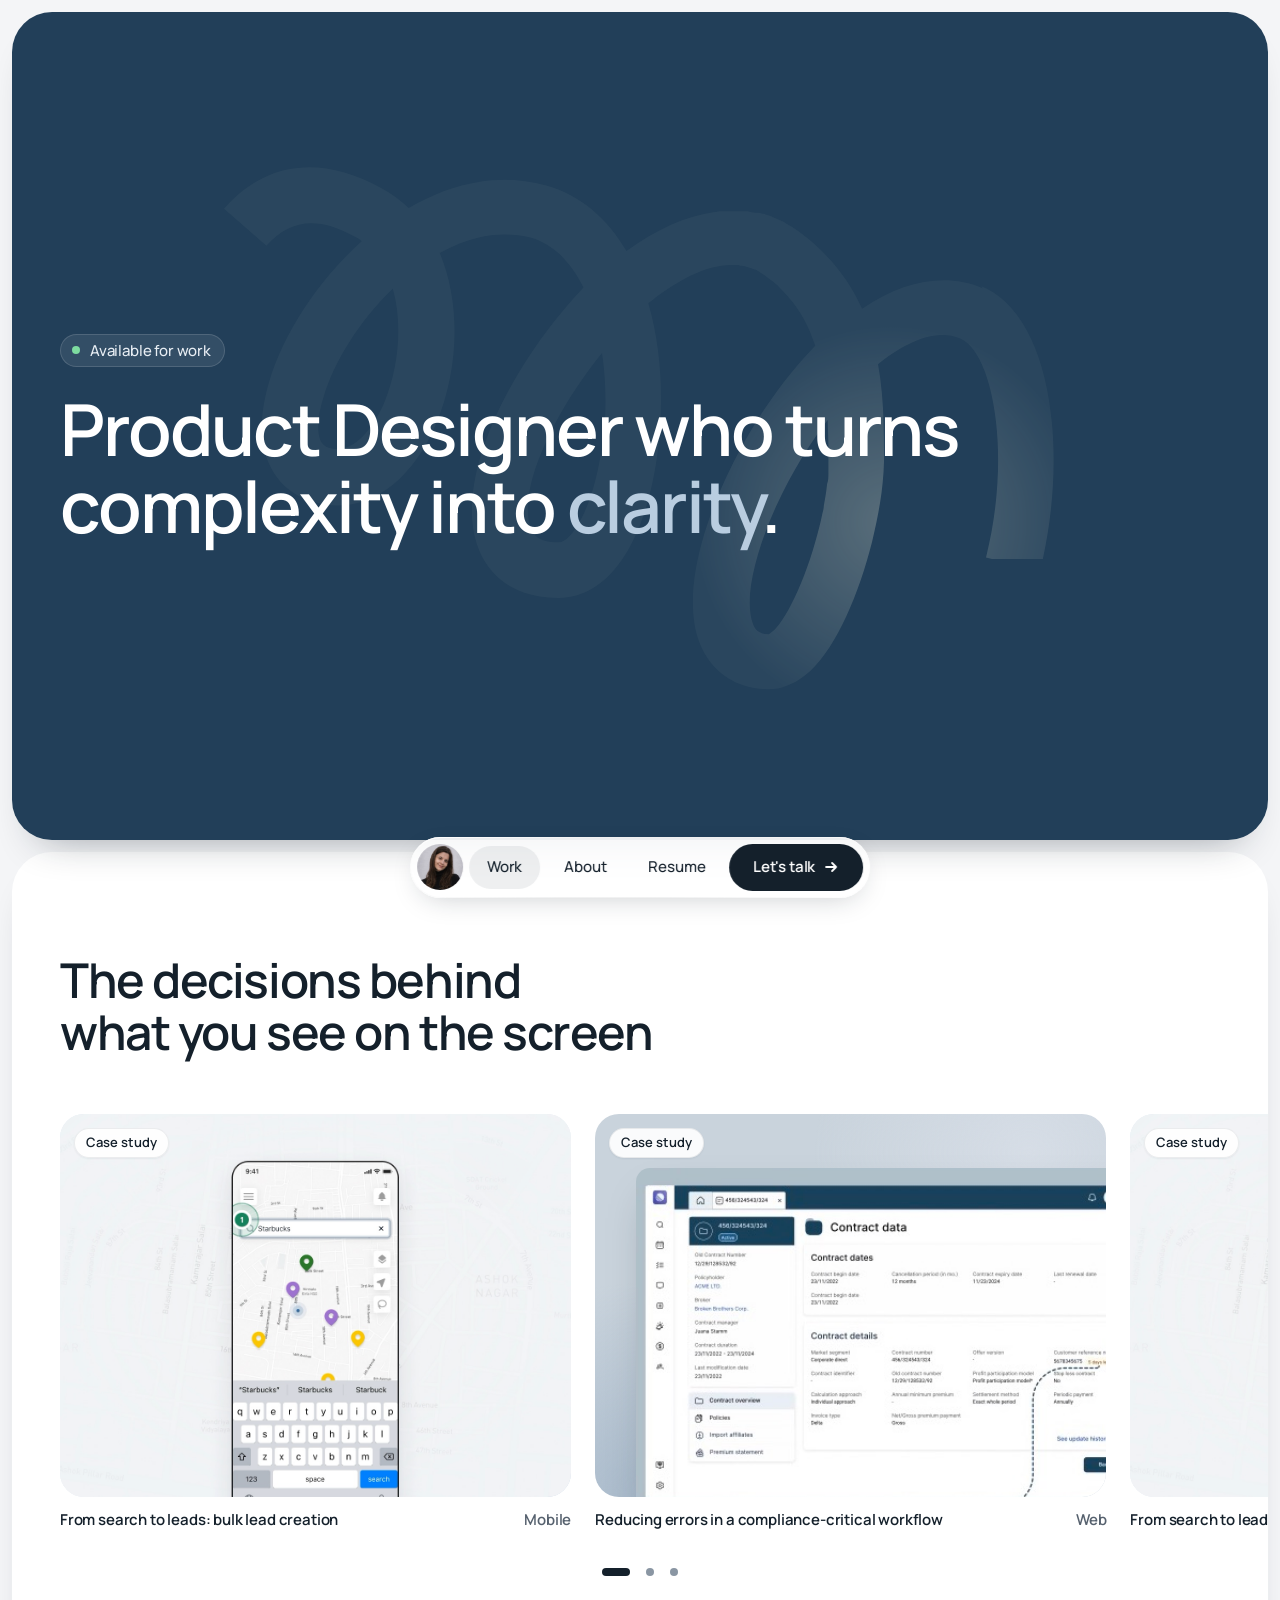
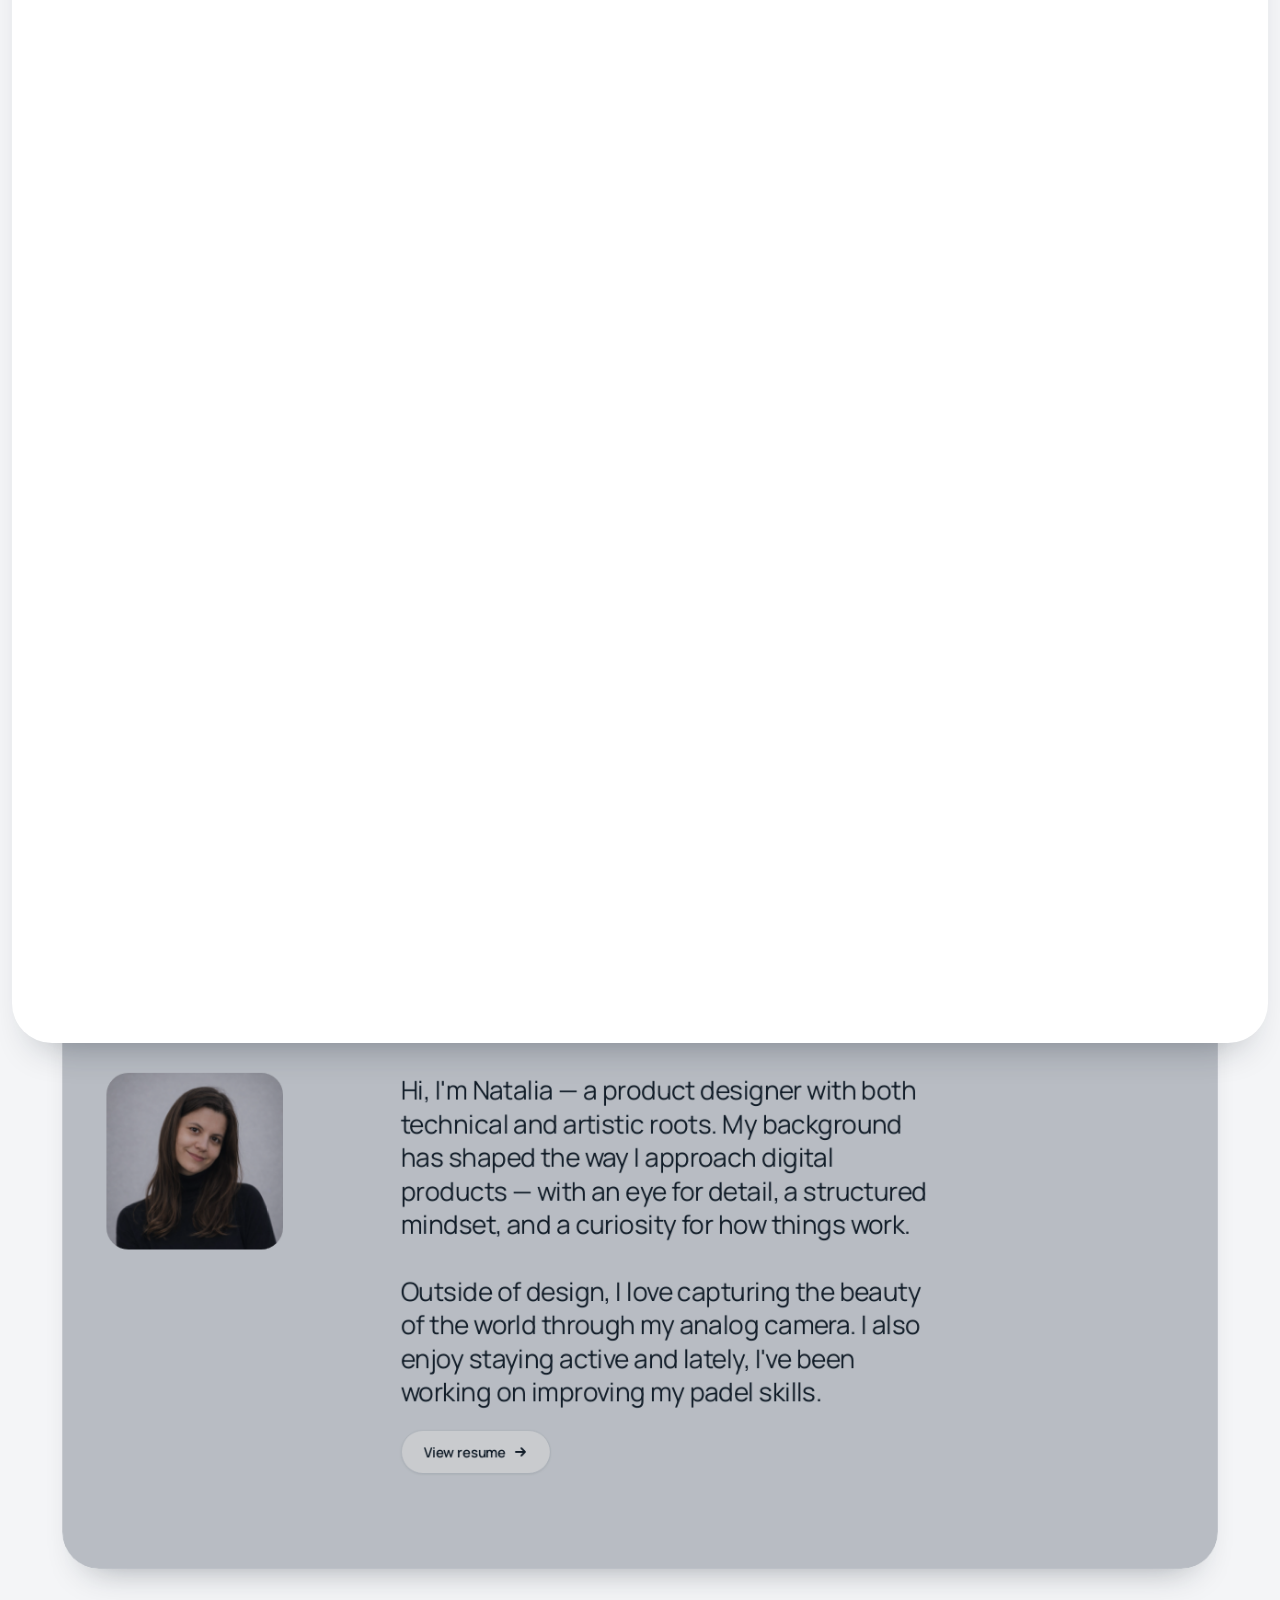
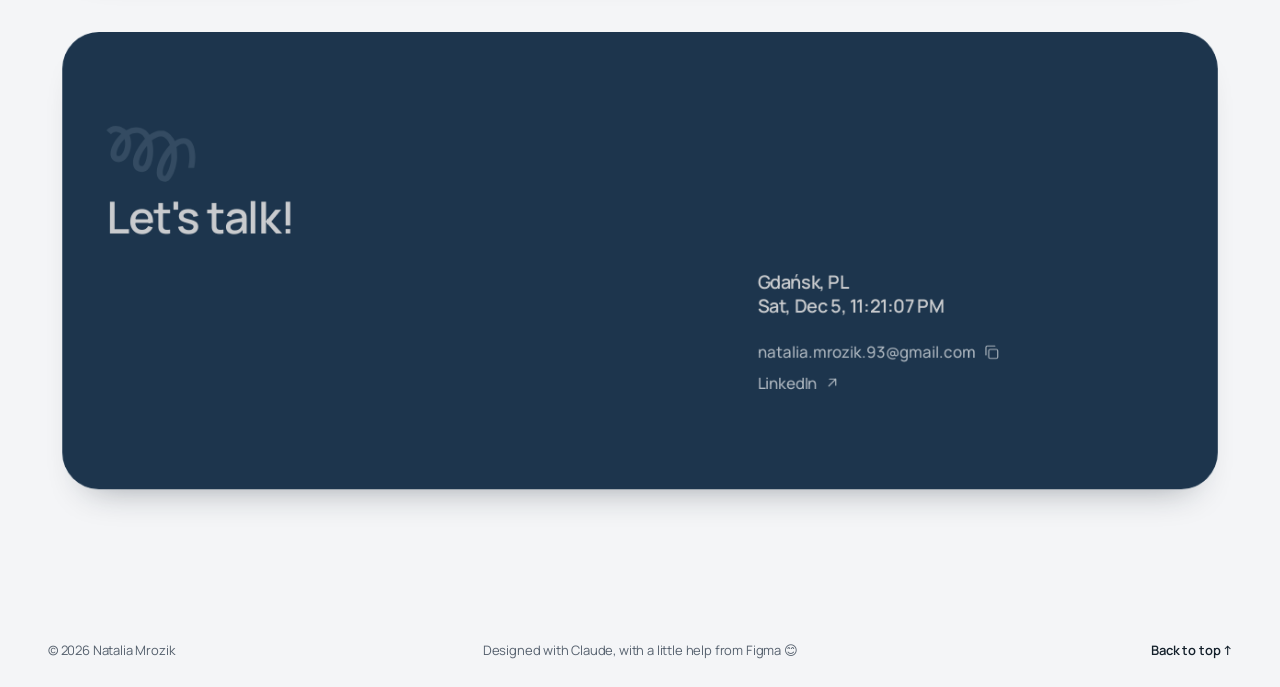
==== index.html @ cbcb1656 "Add portfolio website" ====
<!doctype html>
<html lang="en">
<head>
  <meta charset="utf-8">
  <meta name="viewport" content="width=device-width, initial-scale=1">
  <title>Natalia Mrozik — Product Designer</title>
  <meta name="description" content="Product Designer simplifying complex SaaS and insurance workflows.">
  <link rel="preconnect" href="https://fonts.googleapis.com">
  <link rel="preconnect" href="https://fonts.gstatic.com" crossorigin>
  <link href="https://fonts.googleapis.com/css2?family=Manrope:wght@400;500;600&display=swap" rel="stylesheet">
  <link rel="stylesheet" href="styles.css?v=89">
</head>
<body>

  <nav class="nav is-wide" aria-label="Main">
    <a href="index.html" class="nav__avatar" aria-label="Home"><img src="assets/avatar.jpg" alt="Natalia Mrozik"></a>
    <span class="nav__name">So glad you stopped by! <span aria-hidden="true">👋</span></span>
    <a href="#work" class="nav__link">Work</a>
    <a href="#about" class="nav__link">About</a>
    <a href="#" class="nav__link nav__link--hide-sm">Resume</a>
    <a href="#contact" class="nav__cta">Let's talk
      <svg width="16" height="16" viewBox="0 0 16 16" fill="none" aria-hidden="true"><path d="M3 8h10m0 0L9 4m4 4-4 4" stroke="currentColor" stroke-width="1.8" stroke-linecap="round" stroke-linejoin="round"/></svg>
    </a>
  </nav>

  <!-- HERO -->
  <header class="section section--navy hero">
    <svg class="hero__logo" viewBox="0 0 125.6 79.1" aria-hidden="true">
      <defs>
        <mask id="logo-draw" maskUnits="userSpaceOnUse" x="-10" y="-10" width="146" height="100">
          <path class="hero__logo-line" d="M3.2,9.3C3.8,8.8 5.4,7.2 7,6.5C8.6,5.8 10.6,5 12.6,5C14.6,5 16.9,5.5 19,6.5C21.1,7.5 23.3,8.9 25,11C26.7,13.1 28.1,16 29,19C29.9,22 30.5,25.8 30.5,29C30.5,32.2 30.1,35.3 29,38C27.9,40.7 26.1,43.5 24,45C21.9,46.5 18.8,47.2 16.5,47C14.2,46.8 11.6,45.5 10.5,43.5C9.4,41.5 9.6,37.9 9.8,35C10.1,32.1 10.8,28.8 12,26C13.2,23.2 15.2,20.4 17,18C18.8,15.6 20.8,13.2 23,11.5C25.2,9.8 27.8,8.4 30,7.5C32.2,6.6 34,6.2 36,6C38,5.8 39.8,6 42,6.5C44.2,7 46.8,7.6 49,9C51.2,10.4 53.3,12.5 55,15C56.7,17.5 58.1,21 59,24C59.9,27 60.4,29.7 60.5,33C60.6,36.3 60.3,40.3 59.5,44C58.7,47.7 57.2,52.2 55.5,55C53.8,57.8 51.1,60.4 49,61C46.9,61.6 44.2,60.5 43,58.5C41.8,56.5 41.3,52.4 41.5,49C41.7,45.6 42.8,41.7 44,38C45.2,34.3 47,30.3 49,27C51,23.7 53.7,20.3 56,18C58.3,15.7 60.7,14.1 63,13C65.3,11.9 67.8,11.7 70,11.5C72.2,11.3 73.8,11.6 76,12C78.2,12.4 80.8,12.5 83,14C85.2,15.5 87.3,18.2 89,21C90.7,23.8 92.2,27.5 93,31C93.8,34.5 94.1,38.2 94,42C93.9,45.8 93.5,50 92.5,54C91.5,58 89.8,62.6 88,66C86.2,69.4 83.5,73.7 81.5,74.5C79.5,75.3 77.2,73.1 76,71C74.8,68.9 74.4,65.5 74.5,62C74.6,58.5 75.4,53.8 76.5,50C77.6,46.2 79.1,42.3 81,39C82.9,35.7 85.7,32.4 88,30C90.3,27.6 92.8,25.8 95,24.5C97.2,23.2 98.9,22.4 101,22C103.1,21.6 105.5,21.7 107.5,22C109.5,22.3 111.3,22.7 113,24C114.7,25.3 116.4,27.3 117.5,30C118.6,32.7 119.2,36.7 119.5,40C119.8,43.3 119.7,46.8 119.5,50C119.3,53.2 118.7,57.5 118.5,59" pathLength="1"/>
        </mask>
        <radialGradient id="logo-spot-grad" gradientUnits="userSpaceOnUse" cx="60" cy="40" r="30">
          <stop offset="0" stop-color="#fff"/>
          <stop offset="1" stop-color="#fff" stop-opacity="0"/>
        </radialGradient>
        <mask id="logo-spot" maskUnits="userSpaceOnUse" x="-10" y="-10" width="146" height="100">
          <rect x="-10" y="-10" width="146" height="100" fill="url(#logo-spot-grad)"/>
        </mask>
      </defs>
      <g mask="url(#logo-draw)">
        <path class="hero__logo-fill" d="M114.6,18.3c-5.5-2.3-11.8-1.2-18.2,3.1-2.1-4.6-5.4-8.9-10.5-12.3-.4-.3-.9-.5-1.3-.8,0,0,0,0,0,0-.9-.4-1.7-.8-2.6-1.1-.1,0-.2,0-.3-.1-.3,0-.6-.2-1-.2-.1,0-.3,0-.4,0-.4,0-.8-.1-1.2-.2-.2,0-.4,0-.6,0-.3,0-.5,0-.8,0-.2,0-.4,0-.6,0-.4,0-.8,0-1.2,0-.1,0-.2,0-.4,0-.4,0-.8,0-1.2.1,0,0-.2,0-.2,0-4.3.6-8.8,2.6-13.3,5.9-2.8-4.8-6.8-8.4-12.1-9.9-7.2-2-14.4-.4-20.8,3.4-1.2-1.2-2.6-2.2-4.1-3C14.6-1.9,6.2-.8,0,6.3l6.4,5.6c3.6-4,7.7-4.5,13.3-1.4.4.2.8.4,1.1.7-6.7,6-11.9,14.1-14,21.3-3.2,10.8,1.2,16.4,6.4,18,7.5,2.4,14.7-2.1,18.8-11.6,3.4-8,3.9-18,.6-25.9,4.4-2.5,9.2-3.5,13.8-2.3,3.4,1,6,3.7,7.9,7.5-1,1.1-2.1,2.3-3.1,3.5h0c-3.2,3.8-6.1,8.1-8.5,12.6-2.8,5.2-7,15.1-4.5,22.7,1,3,3.9,8,12.2,8.1,0,0,.1,0,.2,0,7.3,0,12.9-7.9,14.8-21.2,1.1-7.8.8-16.1-1.3-23.3.3-.3.7-.5,1-.8,3.4-2.6,7.9-5.2,12-5,0,0,0,0,0,0,.3,0,.6,0,.9.1,0,0,.1,0,.2,0,.6.1,1.3.3,1.9.6,0,0,0,0,.1,0,.3.1.6.3.9.5.8.5,1.6,1.1,2.3,1.7.1.1.3.2.4.4.2.2.3.3.5.5.3.3.6.6.8.9,0,0,0,0,.1.1,1.9,2.1,3.2,4.6,4.1,7.4-11.7,12-21.7,33.7-17.5,44.8,1.7,4.4,5.3,6.9,10.2,7.1.1,0,.2,0,.3,0,2.2,0,4.3-1,6.3-2.8,4-3.8,7.3-11.6,9.3-19.5h0c.9-3.7,1.7-7.8,1.8-12.1,0-.3,0-.7,0-1,0,0,0-.1,0-.2s0-.1,0-.2c0-4.3-.1-8.9-.9-13.3,3.5-2.8,8.3-5.6,12.4-3.9,5,2.1,7.8,17.7,3.9,33.1l.9.2h7.7c3.7-16.8,1.3-36.8-9.3-41.2ZM24.2,35.6c-.8,1.9-3.9,8.2-8.4,6.8-2.6-.8-1.3-5.9-.8-7.5,1.6-5.5,5.5-11.7,10.5-16.5,1.5,5.3.9,11.9-1.3,17.2ZM57,42.8c-1.3,9-4.6,13.9-6.4,13.9h0c-3.5,0-4-1.5-4.3-2.3-2-5.8,3.6-17.4,10.8-26.3.7,4.7.7,9.8,0,14.7ZM82.3,70.6c-1.7-.1-2.1-.8-2.4-1.6-2.1-5.5,2.9-19.8,11.3-30.8,0,1.3.1,2.8.1,4.3,0,.3,0,.7,0,1s0,.1,0,.2c0,.4,0,.9,0,1.3,0,.2,0,.4,0,.6,0,.2,0,.5,0,.7,0,.5,0,1.1-.2,1.6,0,0,0,0,0,0-.1,1.1-.3,2.2-.5,3.3,0,0,0,0,0,.1,0,.3-.1.7-.2,1-.3,1.5-.7,3-1.1,4.4h0c-2,7.1-5.1,12.9-6.9,13.8Z"/>
        <path class="hero__logo-glow" d="M114.6,18.3c-5.5-2.3-11.8-1.2-18.2,3.1-2.1-4.6-5.4-8.9-10.5-12.3-.4-.3-.9-.5-1.3-.8,0,0,0,0,0,0-.9-.4-1.7-.8-2.6-1.1-.1,0-.2,0-.3-.1-.3,0-.6-.2-1-.2-.1,0-.3,0-.4,0-.4,0-.8-.1-1.2-.2-.2,0-.4,0-.6,0-.3,0-.5,0-.8,0-.2,0-.4,0-.6,0-.4,0-.8,0-1.2,0-.1,0-.2,0-.4,0-.4,0-.8,0-1.2.1,0,0-.2,0-.2,0-4.3.6-8.8,2.6-13.3,5.9-2.8-4.8-6.8-8.4-12.1-9.9-7.2-2-14.4-.4-20.8,3.4-1.2-1.2-2.6-2.2-4.1-3C14.6-1.9,6.2-.8,0,6.3l6.4,5.6c3.6-4,7.7-4.5,13.3-1.4.4.2.8.4,1.1.7-6.7,6-11.9,14.1-14,21.3-3.2,10.8,1.2,16.4,6.4,18,7.5,2.4,14.7-2.1,18.8-11.6,3.4-8,3.9-18,.6-25.9,4.4-2.5,9.2-3.5,13.8-2.3,3.4,1,6,3.7,7.9,7.5-1,1.1-2.1,2.3-3.1,3.5h0c-3.2,3.8-6.1,8.1-8.5,12.6-2.8,5.2-7,15.1-4.5,22.7,1,3,3.9,8,12.2,8.1,0,0,.1,0,.2,0,7.3,0,12.9-7.9,14.8-21.2,1.1-7.8.8-16.1-1.3-23.3.3-.3.7-.5,1-.8,3.4-2.6,7.9-5.2,12-5,0,0,0,0,0,0,.3,0,.6,0,.9.1,0,0,.1,0,.2,0,.6.1,1.3.3,1.9.6,0,0,0,0,.1,0,.3.1.6.3.9.5.8.5,1.6,1.1,2.3,1.7.1.1.3.2.4.4.2.2.3.3.5.5.3.3.6.6.8.9,0,0,0,0,.1.1,1.9,2.1,3.2,4.6,4.1,7.4-11.7,12-21.7,33.7-17.5,44.8,1.7,4.4,5.3,6.9,10.2,7.1.1,0,.2,0,.3,0,2.2,0,4.3-1,6.3-2.8,4-3.8,7.3-11.6,9.3-19.5h0c.9-3.7,1.7-7.8,1.8-12.1,0-.3,0-.7,0-1,0,0,0-.1,0-.2s0-.1,0-.2c0-4.3-.1-8.9-.9-13.3,3.5-2.8,8.3-5.6,12.4-3.9,5,2.1,7.8,17.7,3.9,33.1l.9.2h7.7c3.7-16.8,1.3-36.8-9.3-41.2ZM24.2,35.6c-.8,1.9-3.9,8.2-8.4,6.8-2.6-.8-1.3-5.9-.8-7.5,1.6-5.5,5.5-11.7,10.5-16.5,1.5,5.3.9,11.9-1.3,17.2ZM57,42.8c-1.3,9-4.6,13.9-6.4,13.9h0c-3.5,0-4-1.5-4.3-2.3-2-5.8,3.6-17.4,10.8-26.3.7,4.7.7,9.8,0,14.7ZM82.3,70.6c-1.7-.1-2.1-.8-2.4-1.6-2.1-5.5,2.9-19.8,11.3-30.8,0,1.3.1,2.8.1,4.3,0,.3,0,.7,0,1s0,.1,0,.2c0,.4,0,.9,0,1.3,0,.2,0,.4,0,.6,0,.2,0,.5,0,.7,0,.5,0,1.1-.2,1.6,0,0,0,0,0,0-.1,1.1-.3,2.2-.5,3.3,0,0,0,0,0,.1,0,.3-.1.7-.2,1-.3,1.5-.7,3-1.1,4.4h0c-2,7.1-5.1,12.9-6.9,13.8Z" mask="url(#logo-spot)"/>
      </g>
    </svg>
    <div class="wrap hero__main">
      <p class="hero__status">Available for work</p>
      <h1 class="hero__title">Product Designer who turns complexity into <em>clarity</em>.</h1>
    </div>
  </header>

  <!-- WORK -->
  <section class="section section--white" id="work">
    <div class="wrap work-sticky">
      <div class="work-head reveal">
        <div>
          <h2 id="work-title">The decisions behind<br>what you see on the screen</h2>
        </div>
      </div>

      <div class="carousel reveal">
      <div class="projects" id="projects" role="region" aria-roledescription="carousel" aria-labelledby="work-title" tabindex="0">
        <a class="tile" href="case-sales.html">
          <div class="tile__media tile__media--sky tile__media--video">
            <span class="tile__tag">Case study</span>
            <video src="assets/sales-tile.mp4" poster="assets/sales-tile-poster.jpg" muted loop playsinline autoplay preload="metadata" aria-label="Animated preview: searching on the map, fixes 1 to 4 appear in turn"></video>
          </div>
          <div class="tile__meta">
            <h3>From search to leads: bulk lead creation</h3>
            <span>Mobile</span>
          </div>
        </a>

        <a class="tile" href="case-insurance.html">
          <div class="tile__media tile__media--dusk">
            <span class="tile__tag">Case study</span>
            <img src="assets/ins-flow-1.jpg" alt="Web screens of the CRN update workflow">
          </div>
          <div class="tile__meta">
            <h3>Reducing errors in a compliance-critical workflow</h3>
            <span>Web</span>
          </div>
        </a>
      
        <a class="tile" href="case-sales.html">
          <div class="tile__media tile__media--sky tile__media--video">
            <span class="tile__tag">Case study</span>
            <video src="assets/sales-tile.mp4" poster="assets/sales-tile-poster.jpg" muted loop playsinline autoplay preload="metadata" aria-label="Animated preview: searching on the map, fixes 1 to 4 appear in turn"></video>
          </div>
          <div class="tile__meta">
            <h3>From search to leads: bulk lead creation</h3>
            <span>Mobile</span>
          </div>
        </a>

        <a class="tile" href="case-insurance.html">
          <div class="tile__media tile__media--dusk">
            <span class="tile__tag">Case study</span>
            <img src="assets/ins-flow-1.jpg" alt="Web screens of the CRN update workflow">
          </div>
          <div class="tile__meta">
            <h3>Reducing errors in a compliance-critical workflow</h3>
            <span>Web</span>
          </div>
        </a>
      </div>
      <div class="carousel__status" hidden>
        <div class="carousel__dots" role="group" aria-label="Carousel position"></div>
      </div>
      </div>
    </div>
    <div class="work-travel" aria-hidden="true"></div>
  </section>

  <!-- ABOUT -->
  <section class="section" id="about">
    <div class="wrap about">
      <div class="about__photo reveal"><img src="assets/portrait.jpg" alt="Portrait of Natalia Mrozik" width="800" height="1200" loading="lazy"></div>
      <div class="about__body reveal">
        <div class="about__text">
          <p>Hi, I'm Natalia — a product designer with both technical and artistic roots. My background has shaped the way I approach digital products — with an eye for detail, a structured mindset, and a curiosity for how things work.</p>
          <p>Outside of design, I love capturing the beauty of the world through my analog camera. I also enjoy staying active and lately, I've been working on improving my padel skills.</p>
        </div>
        <a class="btn btn--outline" href="#">
          View resume
          <svg width="16" height="16" viewBox="0 0 16 16" fill="none" aria-hidden="true"><path d="M3 8h10m0 0L9 4m4 4-4 4" stroke="currentColor" stroke-width="1.8" stroke-linecap="round" stroke-linejoin="round"/></svg>
        </a>
      </div>
    </div>
  </section>

  <!-- CONTACT: the last navy card, followed only by the credits line. "Let's talk!" on top; under it, on the
       right: where and when I am (live clock), then my e-mail (click copies) and LinkedIn as plain text links -->
  <section class="section section--navy contact" id="contact" aria-labelledby="contact-title">
    <div class="wrap contact__grid reveal">
      <!-- the hero logo above the title, drawing itself in (same stroke mask as the hero) when the card comes into view -->
      <svg class="contact__logo" viewBox="0 0 125.6 79.1" aria-hidden="true"><defs><mask id="contact-logo-draw" maskUnits="userSpaceOnUse" x="-10" y="-10" width="146" height="100"><path class="contact__logo-line" d="M3.2,9.3C3.8,8.8 5.4,7.2 7,6.5C8.6,5.8 10.6,5 12.6,5C14.6,5 16.9,5.5 19,6.5C21.1,7.5 23.3,8.9 25,11C26.7,13.1 28.1,16 29,19C29.9,22 30.5,25.8 30.5,29C30.5,32.2 30.1,35.3 29,38C27.9,40.7 26.1,43.5 24,45C21.9,46.5 18.8,47.2 16.5,47C14.2,46.8 11.6,45.5 10.5,43.5C9.4,41.5 9.6,37.9 9.8,35C10.1,32.1 10.8,28.8 12,26C13.2,23.2 15.2,20.4 17,18C18.8,15.6 20.8,13.2 23,11.5C25.2,9.8 27.8,8.4 30,7.5C32.2,6.6 34,6.2 36,6C38,5.8 39.8,6 42,6.5C44.2,7 46.8,7.6 49,9C51.2,10.4 53.3,12.5 55,15C56.7,17.5 58.1,21 59,24C59.9,27 60.4,29.7 60.5,33C60.6,36.3 60.3,40.3 59.5,44C58.7,47.7 57.2,52.2 55.5,55C53.8,57.8 51.1,60.4 49,61C46.9,61.6 44.2,60.5 43,58.5C41.8,56.5 41.3,52.4 41.5,49C41.7,45.6 42.8,41.7 44,38C45.2,34.3 47,30.3 49,27C51,23.7 53.7,20.3 56,18C58.3,15.7 60.7,14.1 63,13C65.3,11.9 67.8,11.7 70,11.5C72.2,11.3 73.8,11.6 76,12C78.2,12.4 80.8,12.5 83,14C85.2,15.5 87.3,18.2 89,21C90.7,23.8 92.2,27.5 93,31C93.8,34.5 94.1,38.2 94,42C93.9,45.8 93.5,50 92.5,54C91.5,58 89.8,62.6 88,66C86.2,69.4 83.5,73.7 81.5,74.5C79.5,75.3 77.2,73.1 76,71C74.8,68.9 74.4,65.5 74.5,62C74.6,58.5 75.4,53.8 76.5,50C77.6,46.2 79.1,42.3 81,39C82.9,35.7 85.7,32.4 88,30C90.3,27.6 92.8,25.8 95,24.5C97.2,23.2 98.9,22.4 101,22C103.1,21.6 105.5,21.7 107.5,22C109.5,22.3 111.3,22.7 113,24C114.7,25.3 116.4,27.3 117.5,30C118.6,32.7 119.2,36.7 119.5,40C119.8,43.3 119.7,46.8 119.5,50C119.3,53.2 118.7,57.5 118.5,59" pathLength="1"/></mask></defs><path class="contact__logo-fill" mask="url(#contact-logo-draw)" d="M114.6,18.3c-5.5-2.3-11.8-1.2-18.2,3.1-2.1-4.6-5.4-8.9-10.5-12.3-.4-.3-.9-.5-1.3-.8,0,0,0,0,0,0-.9-.4-1.7-.8-2.6-1.1-.1,0-.2,0-.3-.1-.3,0-.6-.2-1-.2-.1,0-.3,0-.4,0-.4,0-.8-.1-1.2-.2-.2,0-.4,0-.6,0-.3,0-.5,0-.8,0-.2,0-.4,0-.6,0-.4,0-.8,0-1.2,0-.1,0-.2,0-.4,0-.4,0-.8,0-1.2.1,0,0-.2,0-.2,0-4.3.6-8.8,2.6-13.3,5.9-2.8-4.8-6.8-8.4-12.1-9.9-7.2-2-14.4-.4-20.8,3.4-1.2-1.2-2.6-2.2-4.1-3C14.6-1.9,6.2-.8,0,6.3l6.4,5.6c3.6-4,7.7-4.5,13.3-1.4.4.2.8.4,1.1.7-6.7,6-11.9,14.1-14,21.3-3.2,10.8,1.2,16.4,6.4,18,7.5,2.4,14.7-2.1,18.8-11.6,3.4-8,3.9-18,.6-25.9,4.4-2.5,9.2-3.5,13.8-2.3,3.4,1,6,3.7,7.9,7.5-1,1.1-2.1,2.3-3.1,3.5h0c-3.2,3.8-6.1,8.1-8.5,12.6-2.8,5.2-7,15.1-4.5,22.7,1,3,3.9,8,12.2,8.1,0,0,.1,0,.2,0,7.3,0,12.9-7.9,14.8-21.2,1.1-7.8.8-16.1-1.3-23.3.3-.3.7-.5,1-.8,3.4-2.6,7.9-5.2,12-5,0,0,0,0,0,0,.3,0,.6,0,.9.1,0,0,.1,0,.2,0,.6.1,1.3.3,1.9.6,0,0,0,0,.1,0,.3.1.6.3.9.5.8.5,1.6,1.1,2.3,1.7.1.1.3.2.4.4.2.2.3.3.5.5.3.3.6.6.8.9,0,0,0,0,.1.1,1.9,2.1,3.2,4.6,4.1,7.4-11.7,12-21.7,33.7-17.5,44.8,1.7,4.4,5.3,6.9,10.2,7.1.1,0,.2,0,.3,0,2.2,0,4.3-1,6.3-2.8,4-3.8,7.3-11.6,9.3-19.5h0c.9-3.7,1.7-7.8,1.8-12.1,0-.3,0-.7,0-1,0,0,0-.1,0-.2s0-.1,0-.2c0-4.3-.1-8.9-.9-13.3,3.5-2.8,8.3-5.6,12.4-3.9,5,2.1,7.8,17.7,3.9,33.1l.9.2h7.7c3.7-16.8,1.3-36.8-9.3-41.2ZM24.2,35.6c-.8,1.9-3.9,8.2-8.4,6.8-2.6-.8-1.3-5.9-.8-7.5,1.6-5.5,5.5-11.7,10.5-16.5,1.5,5.3.9,11.9-1.3,17.2ZM57,42.8c-1.3,9-4.6,13.9-6.4,13.9h0c-3.5,0-4-1.5-4.3-2.3-2-5.8,3.6-17.4,10.8-26.3.7,4.7.7,9.8,0,14.7ZM82.3,70.6c-1.7-.1-2.1-.8-2.4-1.6-2.1-5.5,2.9-19.8,11.3-30.8,0,1.3.1,2.8.1,4.3,0,.3,0,.7,0,1s0,.1,0,.2c0,.4,0,.9,0,1.3,0,.2,0,.4,0,.6,0,.2,0,.5,0,.7,0,.5,0,1.1-.2,1.6,0,0,0,0,0,0-.1,1.1-.3,2.2-.5,3.3,0,0,0,0,0,.1,0,.3-.1.7-.2,1-.3,1.5-.7,3-1.1,4.4h0c-2,7.1-5.1,12.9-6.9,13.8Z"/></svg>
      <h2 class="contact__title" id="contact-title">Let's talk!</h2>
      <div class="contact__body">
        <p class="contact__place">Gdańsk, PL<br><time data-clock-live="Europe/Warsaw" aria-live="off">local time</time></p>
        <div class="contact__links">
          <button class="contact__link" data-copy="natalia.mrozik.93@gmail.com" aria-label="Copy e-mail natalia.mrozik.93@gmail.com"><span>natalia.mrozik.93@gmail.com</span> <svg viewBox="0 0 24 24" aria-hidden="true"><rect x="8" y="8" width="13" height="13" rx="2"/><path d="M4 16V5a2 2 0 0 1 2-2h11"/></svg></button>
          <a class="contact__link" href="#" target="_blank" rel="noopener">LinkedIn <svg viewBox="0 0 24 24" aria-hidden="true"><path d="M7 17 17 7M8 7h9v9"/></svg></a>
        </div>
      </div>
    </div>
  </section>

  <!-- Quiet credits line under the last card -->
  <footer class="footer">
    <span>© 2026 Natalia Mrozik</span>
    <p class="footer__credit">Designed with Claude, with a little help from Figma 😊</p>
    <a class="footer__top" href="#">Back to top ↑</a>
  </footer>

  <script src="script.js?v=43"></script>
  <script>
    // Tile preview videos: no autoplay for people who prefer reduced motion
    if (matchMedia('(prefers-reduced-motion: reduce)').matches) document.querySelectorAll('.tile__media--video video').forEach((v) => { v.removeAttribute('autoplay'); v.pause(); });
  </script>
</body>
</html>
---- styles.css ----
:root {
  --bg: #f4f5f7;
  --surface: #e9ecf0;
  --surface-2: #ffffff;
  --ink: #14202b;
  --muted: #56616e;   /* secondary text: 5.8:1 on --bg, 5.3:1 on --surface, 6.3:1 on white (WCAG AA) */
  --line: #d8dde3;
  --navy: #223f59;
  --navy-2: #2c4b67;
  --on-navy: #e8eef4;
  /* Corner radii: four steps only. Pill for every small control (menu, buttons, tags, status, dots);
     xl for the big section cards; lg for cards and tiles inside them; md for images inside a card
     (inner radius = outer radius - padding, so nested corners stay parallel) */
  --radius-pill: 999px;
  --radius-xl: 40px;
  --radius-lg: 24px;
  --radius-md: 14px;
  /* shadcn/ui-style component scale: small radii, 1px borders, a barely-there shadow, 2px focus ring */
  --border: #d8dde3;
  --shadow-sm: 0 1px 2px rgba(20, 32, 43, .06);
  --ring: var(--ink);
  --gutter: clamp(16px, 4vw, 48px);
  --max: 1280px;
  --sans: "Manrope", system-ui, -apple-system, sans-serif;
  /* Type: one family (Manrope), three weights (400 text, 500 UI, 600 headings) and seven sizes.
     Every font-size in this file uses one of these. */
  --text-xs: 13px;                          /* tags, labels, tooltips, footer credits */
  --text-sm: 15px;                          /* UI: menu, buttons, meta, captions, small links */
  --text-md: 17px;                          /* body copy */
  --text-lg: 20px;                          /* small headings (h3), eyebrow */
  --text-xl: clamp(22px, 2.2vw, 28px);      /* lead paragraphs, statements, contact place + time */
  --text-2xl: clamp(32px, 4vw, 48px);       /* section headings (h2) */
  --text-3xl: clamp(40px, 5.6vw, 80px);     /* page titles (h1) */
  --leading-tight: 1.08;                    /* headings */
  --leading-snug: 1.3;                      /* xl leads */
  --tracking-tight: -0.03em;                /* headings */
}

* { box-sizing: border-box; margin: 0; padding: 0; }
html { scroll-behavior: smooth; }
body {
  background: var(--bg);
  color: var(--ink);
  font-family: var(--sans);
  font-size: var(--text-md);
  line-height: 1.5;
  letter-spacing: -0.01em;
  -webkit-font-smoothing: antialiased;
  overflow-x: hidden;
}
img { display: block; max-width: 100%; }
strong, b { font-weight: 600; }  /* bold = the heading weight; no 700 */
a { color: inherit; text-decoration: none; }
/* shadcn-style focus ring: 2px, offset from the element, keyboard only */
:focus-visible { outline: 2px solid var(--ring); outline-offset: 2px; }
.section--navy :focus-visible, .nav.is-wide :focus-visible { --ring: #fff; }

.wrap { max-width: var(--max); margin: 0 auto; padding: 0 var(--gutter); }

/* Label: small caps line above a heading, in the same family as everything else */
.label {
  font-size: var(--text-xs);
  font-weight: 600;
  letter-spacing: 0.08em;
  text-transform: uppercase;
  color: var(--muted);
}

/* ---------- Floating nav: iOS-style glass pill ----------
   On the home page it starts stretched across the hero (.is-wide, dark glass)
   and shrinks to the compact pill (light glass) once the page is scrolled.
   script.js measures the compact width into --nav-compact-w so width can animate. */
.nav {
  --nav-wide-w: min(calc(var(--max) - 2 * var(--gutter)), calc(100vw - 24px - 2 * var(--gutter)));
  position: fixed;
  top: 18px;
  left: 50%;
  transform: translateX(-50%);
  z-index: 50;
  width: var(--nav-compact-w, auto);
  display: flex;
  align-items: center;
  gap: 6px;
  padding: 7px;
  border-radius: var(--radius-pill);
  color: var(--ink);
  background: rgba(255, 255, 255, .86);
  backdrop-filter: blur(16px) saturate(120%);
  -webkit-backdrop-filter: blur(16px) saturate(120%);
  box-shadow:
    inset 0 1px 0 rgba(255, 255, 255, .9),
    0 8px 28px -10px rgba(20, 32, 43, .25);
  transition:
    width .6s cubic-bezier(.22, 1, .36, 1),
    padding .6s cubic-bezier(.22, 1, .36, 1),
    top .6s cubic-bezier(.22, 1, .36, 1),
    background-color .45s ease, color .45s ease, box-shadow .45s ease;
}
/* Specular rim: a thin gradient border that catches the light like glass */
.nav::before {
  content: "";
  position: absolute; inset: 0;
  border-radius: inherit;
  padding: 1px;
  background: linear-gradient(135deg, rgba(255,255,255,.7), rgba(20,32,43,.06) 40%, rgba(20,32,43,.06) 60%, rgba(255,255,255,.5));
  -webkit-mask: linear-gradient(#000 0 0) content-box, linear-gradient(#000 0 0);
  -webkit-mask-composite: xor;
  mask-composite: exclude;
  pointer-events: none;
}
.nav--measure, .nav--measure * { transition: none !important; }

.nav__avatar {
  width: 46px; height: 46px; border-radius: 50%;
  overflow: hidden; flex: none;
}
.nav__avatar img { width: 100%; height: 100%; object-fit: cover; transform: scale(1.12); }
.nav__name {
  max-width: 0; margin-left: -6px; opacity: 0;
  overflow: hidden; white-space: nowrap;
  font-size: var(--text-sm); font-weight: 600;
  transition: max-width .6s cubic-bezier(.22, 1, .36, 1), margin .6s cubic-bezier(.22, 1, .36, 1), opacity .3s ease;
}
.nav__link {
  padding: 10px 16px;
  border-radius: var(--radius-pill);
  font-size: var(--text-sm);
  font-weight: 500;
  white-space: nowrap;
  transition: background .2s;
}
.nav__link:hover, .nav__link.is-current { background: rgba(20, 32, 43, .07); }
.nav__cta {
  display: inline-flex; align-items: center; gap: 8px;
  padding: 12px 20px;
  border-radius: var(--radius-pill);
  background: var(--ink);
  color: #fff;
  font-size: var(--text-sm);
  font-weight: 600;
  white-space: nowrap;
  transition: background .3s, color .3s, margin .6s cubic-bezier(.22, 1, .36, 1);
}
.nav__cta:hover { background: var(--navy); }
.nav__cta svg { transition: transform .2s; }
.nav__cta:hover svg { transform: translateX(3px); }

/* Wide state over the navy hero: dark, clearer glass */
.nav.is-wide {
  width: var(--nav-wide-w);
  top: 24px;
  padding: 8px 8px 8px 8px;
  color: #fff;
  background: rgba(255, 255, 255, .06);
  backdrop-filter: blur(16px);
  -webkit-backdrop-filter: blur(16px);
  box-shadow: inset 0 1px 0 rgba(255, 255, 255, .12);
}
.nav.is-wide::before {
  background: rgba(255, 255, 255, .14);
}
.nav.nav--no-greeting .nav__name { display: none; }
.nav.is-wide .nav__name { max-width: 320px; margin-left: 6px; margin-right: auto; opacity: 1; transition-delay: 0s, 0s, .15s; }
.nav.is-wide .nav__link:hover, .nav.is-wide .nav__link.is-current { background: rgba(255, 255, 255, .12); }
.nav.is-wide .nav__cta { margin-left: 10px; background: #fff; color: var(--ink); }
.nav.is-wide .nav__cta:hover { background: #e8eef4; }

/* ---------- Rounded sections ---------- */
.section {
  margin: 12px;
  border-radius: var(--radius-xl);
  background: var(--surface);
  padding: clamp(56px, 8vw, 110px) 0;
  position: relative;
  overflow: hidden;
}
.section--white { background: var(--surface-2); }
.section--navy { background: var(--navy); color: var(--on-navy); }
.section--navy .label { color: #9fb3c6; }

/* ---------- Home hero ---------- */
.hero {
  position: relative; overflow: hidden;
  padding-top: 130px; min-height: 92vh;
  display: flex; flex-direction: column; justify-content: space-between; gap: 64px;
}
.hero .wrap { position: relative; z-index: 1; width: 100%; }
/* the title block sits in the vertical middle of the hero; location and time stay at the bottom */
.hero__main { flex: 1; display: flex; flex-direction: column; justify-content: center; align-items: flex-start; }
/* location + local time stacked under the title, as in Figma */
.hero__title {
  font-size: var(--text-3xl);
  line-height: var(--leading-tight);
  letter-spacing: var(--tracking-tight);
  font-weight: 600;
  color: #fff;
  max-width: 14em;
}
.hero__title em { font-style: normal; color: #b9cde0; }
/* "Available for work" badge above the headline: a quiet glass pill with a softly pulsing green dot */
.hero__status {
  display: inline-flex; align-items: center; gap: 10px;
  padding: 6px 14px 6px 12px; border-radius: var(--radius-pill);
  font-size: var(--text-sm); line-height: 1.4; font-weight: 500; color: #e8eef4;
  background: rgba(255, 255, 255, .08); box-shadow: inset 0 0 0 1px rgba(255, 255, 255, .14);
}
.hero__status::before {
  content: ""; width: 8px; height: 8px; border-radius: 50%; flex: none;
  background: #7ddba0; box-shadow: 0 0 0 0 rgba(125, 219, 160, .5);
  animation: status-pulse 2.4s ease-out infinite;
}
@keyframes status-pulse { 70%, 100% { box-shadow: 0 0 0 8px rgba(125, 219, 160, 0); } }
@media (prefers-reduced-motion: reduce) { .hero__status::before { animation: none; box-shadow: 0 0 0 4px rgba(125, 219, 160, .2); } }
.hero__status + .hero__title { margin-top: 24px; }
/* Background logo (Figma: 938x585 at 239,155 in a 1416x820 hero, #fffbe0 @ 4%).
   Draws itself in once on load; afterwards a soft spotlight follows the cursor
   (drifts on its own when idle) with a slight parallax. Driven by script.js. */
.hero__logo {
  position: absolute;
  left: 16.9%; top: 155px;
  /* 66.2% of the hero width (as in Figma), but never taller than the hero allows
     (keeps ~80px clear at the bottom), so short laptop screens don't crop it */
  height: min(calc((100vw - 24px) * .662 * 79.1 / 125.6), calc(100% - 235px));
  width: auto;
  aspect-ratio: 125.6 / 79.1;
  pointer-events: none;
  will-change: transform;
}
.hero__logo-fill { fill: #fffbe0; fill-opacity: .04; }
.hero__logo-glow { fill: #fffbe0; opacity: .22; }
.hero__logo-line {
  fill: none; stroke: #fff; stroke-width: 17;
  stroke-linecap: round; stroke-linejoin: round;
  stroke-dasharray: 1 1;
  stroke-dashoffset: 1.03;
}

/* ---------- Project list (Framer-style rows) ---------- */
.work-head { display: flex; justify-content: space-between; align-items: end; margin-bottom: 48px; gap: 24px; }
.h2, .work-head h2 {
  font-size: var(--text-2xl);
  line-height: var(--leading-tight);
  letter-spacing: var(--tracking-tight);
  font-weight: 600;
}
.tile { display: flex; flex-direction: column; gap: 12px; }
.tile__media {
  position: relative;
  aspect-ratio: 4 / 3;
  border-radius: var(--radius-lg);
  overflow: hidden;
  isolation: isolate;
}
.tile__media--sky {
  background:
    radial-gradient(60% 70% at 15% 10%, #dfe8f3 0%, transparent 70%),
    radial-gradient(70% 80% at 90% 100%, #c7d6e6 0%, transparent 70%),
    #e7edf4;
}
.tile__media--dusk {
  background:
    radial-gradient(60% 70% at 85% 10%, #d6dde6 0%, transparent 70%),
    radial-gradient(70% 80% at 10% 100%, #a9bacb 0%, transparent 70%),
    #c9d3dc;
}
.tile__media img {
  position: absolute;
  top: 14%; left: 8%;
  height: 92%; width: auto; max-width: none;
  border-radius: var(--radius-md);
  box-shadow: 0 18px 40px -18px rgba(20, 32, 43, .35);
  transition: transform .6s cubic-bezier(.2,.7,.2,1);
}
.tile:hover .tile__media img { transform: translateY(-6px); }
/* Tile tag: small pill on a light frosted fill, top-left (e.g. Case study, Snapshot) */
.tile__tag {
  position: absolute; top: 14px; left: 14px; z-index: 2;
  display: inline-flex; align-items: center;
  padding: 5px 12px; border-radius: var(--radius-pill);
  font-size: var(--text-xs); font-weight: 600; letter-spacing: 0; color: var(--ink);
  background: rgba(255, 255, 255, .9);
  -webkit-backdrop-filter: blur(12px); backdrop-filter: blur(12px);
  box-shadow: inset 0 0 0 1px rgba(20, 32, 43, .08), var(--shadow-sm);
}
.tile__meta {
  display: flex; justify-content: space-between; align-items: baseline; gap: 16px;
  font-size: var(--text-sm); font-weight: 600; color: var(--muted);
}
.tile__meta h3 { font-size: inherit; font-weight: inherit; line-height: 1.4; color: var(--ink); }
.tile__meta span { flex-shrink: 0; }

/* Tile hover: the cover lights up, gets a soft glow and the screenshot lifts */
.tile__media { transition: box-shadow .4s ease, transform .4s cubic-bezier(.2,.7,.2,1); }
.tile__media::after {
  content: ""; position: absolute; inset: 0; z-index: 1; pointer-events: none;
  background: radial-gradient(120% 90% at 50% 0%, rgba(255, 255, 255, .45), rgba(255, 255, 255, .12) 70%);
  opacity: 0; transition: opacity .4s ease;
}
.tile:hover .tile__media { box-shadow: 0 24px 48px -24px rgba(34, 63, 89, .45), 0 0 0 1px rgba(34, 63, 89, .08); }
.tile:hover .tile__media::after { opacity: 1; }
.tile:focus-visible { outline: none; }
.tile:focus-visible .tile__media { outline: 3px solid var(--ink); outline-offset: 4px; }

/* Work carousel: tiles sit in one row that scrolls sideways (swipe, trackpad, mouse drag or arrow
   keys). About two tiles are in view and the next one peeks in at the right edge, so it is clear
   there is more. The bar below shows which part of the row is on screen. */
/* the row runs out to the card's edges, while its first tile and the bar line up with the heading */
.carousel { --bleed: calc(max(0px, (100vw - 24px - var(--max)) / 2) + var(--gutter)); margin: 0 calc(-1 * var(--bleed)); }
.projects {
  display: grid; grid-auto-flow: column;
  grid-auto-columns: calc((100% - var(--tile-gap)) * .45);
  gap: 0 var(--tile-gap);
  --tile-gap: clamp(16px, 2vw, 24px);
  overflow-x: auto; overscroll-behavior-x: contain;
  scroll-snap-type: x mandatory; scroll-padding-inline: var(--bleed);
  padding: 8px var(--bleed) 12px; /* room for the focus ring and hover shadow */
  scrollbar-width: none;
}
.projects::-webkit-scrollbar { display: none; }
.projects:focus-visible { outline: 3px solid var(--ink); outline-offset: -3px; border-radius: var(--radius-lg); }
.projects > .tile { scroll-snap-align: start; }
.projects.is-dragging { scroll-snap-type: none; cursor: grabbing; }
.projects.is-dragging .tile { pointer-events: none; }
.tile__media img { -webkit-user-drag: none; user-select: none; }

.carousel__status[hidden] { display: none; }

/* Scroll-driven row (home page, script.js adds .is-pinned): the Work content sticks in the middle
   of the screen and scrolling down slides the row sideways; once the last tile is in view the page
   scrolls on. .work-travel adds the extra scroll length (--travel = how far the row can move). */
#work.is-pinned { overflow: clip; }
#work.is-pinned .work-sticky { position: sticky; top: var(--stick, 96px); }
#work.is-pinned .work-travel { height: var(--travel, 0px); }
#work.is-pinned .projects { scroll-snap-type: none; }

/* Dots under the row, centred on the content grid: one per stop of the carousel, the current one
   stretched into a pill. Each dot is a button with a 24px tall hit area. */
.carousel__status { margin-top: 16px; padding: 0 var(--bleed); }
.carousel__dots { display: flex; justify-content: center; align-items: center; gap: 4px; }
.carousel__dot {
  display: grid; place-items: center; height: 24px; padding: 0 6px;
  border: 0; background: none; cursor: pointer;
}
.carousel__dot::before {
  content: ""; display: block; width: 8px; height: 8px; border-radius: var(--radius-pill);
  background: #8a96a3; /* 3:1 against the white card, so the dots stay visible (WCAG non-text contrast) */
  transition: width .4s cubic-bezier(.22, 1, .36, 1), background-color .3s ease;
}
.carousel__dot:hover::before { background: var(--muted); }
.carousel__dot[aria-current="true"]::before { width: 28px; background: var(--ink); }
.carousel__dot:focus-visible { outline: 3px solid var(--ink); outline-offset: 0; border-radius: var(--radius-pill); }

/* Card deck scroll (home page): each next card starts tucked behind the one above it and slides out
   from under it, settling with the normal gap between cards; script.js sets .deck and the transforms */
.deck .section { transform-origin: 50% 0; will-change: transform; }
.deck .section { box-shadow: 0 24px 40px -28px rgba(20, 32, 43, .45); }
/* shade on a card that is still tucked behind the previous one */
.deck .section::after {
  content: ""; position: absolute; inset: 0; z-index: 5; pointer-events: none;
  border-radius: inherit; background: #0b1520; opacity: var(--shade, 0);
}

/* Custom cursor (mouse only): a small navy dot everywhere, white over the navy sections */
.has-cursor, .has-cursor * { cursor: none !important; }
.cursor {
  position: fixed; left: 0; top: 0; z-index: 100; pointer-events: none;
  width: 12px; height: 12px; margin: -6px 0 0 -6px; border-radius: 50%;
  background: var(--ink);
  opacity: 0; transition: opacity .2s ease, background-color .2s ease, width .25s ease, height .25s ease, margin .25s ease;
}
.cursor.is-on { opacity: 1; }
.cursor.on-dark { background: #fff; }
.cursor.is-down { width: 9px; height: 9px; margin: -4.5px 0 0 -4.5px; }
/* Over a project tile the dot grows into a small "View" badge; the tile's own hover stays as it was */
.cursor {
  display: grid; place-items: center; overflow: hidden;
  color: #fff; font-size: var(--text-xs); font-weight: 600; letter-spacing: 0;
}
.cursor span { opacity: 0; transform: scale(.6); transition: opacity .2s ease, transform .25s ease; }
.cursor.is-view { width: 72px; height: 72px; margin: -36px 0 0 -36px; }
.cursor.is-view span { opacity: 1; transform: none; transition-delay: .05s; }
.cursor.is-view.is-down { width: 64px; height: 64px; margin: -32px 0 0 -32px; }

/* ---------- About ---------- */
/* the photo column is exactly one Work tile wide (same formula as .projects), so the two line up */
.about { display: grid; grid-template-columns: clamp(160px, 15vw, 218px) minmax(0, 580px); gap: clamp(48px, 10vw, 140px); align-items: start; }
/* Portrait: small square at the top of the text, as in Figma; cropped around the face */
.about__photo { aspect-ratio: 1; border-radius: var(--radius-lg); overflow: hidden; background: var(--surface); }
.about__photo img { width: 100%; height: 100%; object-fit: cover; object-position: 50% 30%; }
/* both paragraphs in the lead size, a blank line between them (as in Figma) */
.about__text { margin: 0 0 24px; font-size: var(--text-xl); line-height: var(--leading-snug); letter-spacing: -0.02em; }
.about__text p + p { margin-top: 1.3em; }

/* shadcn Card (case study facts): 1px border, small shadow */
.card {
  background: var(--surface-2);
  border: 1px solid var(--border);
  border-radius: var(--radius-lg);
  box-shadow: var(--shadow-sm);
  padding: 8px 28px;
}
.card__row {
  display: grid;
  grid-template-columns: 130px 1fr;
  gap: 16px;
  padding: 20px 0;
  border-bottom: 1px solid var(--border);
  font-size: var(--text-sm);
}
.card__row:last-child { border-bottom: 0; }
.card__key { color: var(--muted); }
.card__val strong { display: block; font-weight: 600; }
.card__val span { color: var(--muted); }

/* ---------- Contact: the last navy card, followed only by the credits line ----------
   "Let's talk!" on top; under it, from 61% of the width (as in Figma): the place over the live
   date + time, then the e-mail (click copies) and LinkedIn */
/* spacing as in Figma: logo 12px over the title, the details 32px under it */
.contact__grid { display: grid; grid-template-columns: minmax(0, 61fr) minmax(0, 39fr); gap: 0; }
.contact__title { grid-column: 1 / -1; font-size: var(--text-2xl); line-height: var(--leading-tight); letter-spacing: var(--tracking-tight); font-weight: 600; color: #fff; margin-bottom: 32px; }
/* the hero logo above "Let's talk!" (99x61 in Figma, 91x56 on a phone), a quiet 20% of the hero's light blue;
   decorative, like the hero's background logo. script.js adds .is-drawn when the card comes into view and the
   stroke mask draws it in like the hero. */
.contact__logo { grid-column: 1 / -1; display: block; height: 61px; margin-bottom: 12px; width: auto; aspect-ratio: 125.6 / 79.1; }
.contact__logo-fill { fill: #b9cde0; fill-opacity: .2; }
.contact__logo-line {
  fill: none; stroke: #fff; stroke-width: 17; stroke-linecap: round; stroke-linejoin: round;
  stroke-dasharray: 1 1; stroke-dashoffset: 1.03;
  transition: stroke-dashoffset 1.6s cubic-bezier(.33, 1, .68, 1);
}
.contact__logo.is-drawn .contact__logo-line { stroke-dashoffset: 0; }
@media (prefers-reduced-motion: reduce) { .contact__logo-line { transition: none; stroke-dashoffset: 0; } }
.contact__body { grid-column: 2; }
.contact__place { font-size: var(--text-lg); line-height: var(--leading-snug); font-weight: 600; letter-spacing: -0.02em; color: #fff; margin-bottom: 24px; }
.contact__links { display: flex; flex-direction: column; align-items: flex-start; gap: 8px; }
.contact__link {
  display: inline-flex; align-items: center; gap: 8px; padding: 0; border: 0; background: none; cursor: pointer;
  font: inherit; font-size: var(--text-md); font-weight: 500; color: #dbe4ec; transition: opacity .2s;
}
.contact__link:hover { opacity: .7; }
.contact__link svg { width: 18px; height: 18px; flex: none; fill: none; stroke: currentColor; stroke-width: 1.6; stroke-linecap: round; stroke-linejoin: round; transition: transform .2s; }
a.contact__link:hover svg { transform: translate(2px, -2px); }
@media (max-width: 900px) { .contact__grid { grid-template-columns: 1fr; } .contact__body { grid-column: 1; } }
/* Quiet three-column footer under the last card */
.footer {
  display: grid; grid-template-columns: 1fr auto 1fr; align-items: center; gap: 16px;
  padding: 24px var(--gutter) 28px;
  font-size: var(--text-xs); line-height: 1.4; color: var(--muted);
}
.footer__credit { text-align: center; }
.footer__top { justify-self: end; color: var(--ink); font-weight: 600; transition: opacity .2s; }
.footer__top:hover { opacity: .6; }
@media (max-width: 600px) {
  .footer { grid-template-columns: 1fr auto; padding: 20px 20px 24px; row-gap: 12px; }
  .footer__credit { grid-column: 1 / -1; grid-row: 1; text-align: left; }
}
.sr-only { position: absolute; width: 1px; height: 1px; padding: 0; margin: -1px; overflow: hidden; clip: rect(0 0 0 0); white-space: nowrap; border: 0; }

.btn {
  display: inline-flex; align-items: center; justify-content: center; gap: 8px;
  height: 48px; padding: 0 24px; border-radius: var(--radius-pill);
  font-weight: 600; font-size: var(--text-sm); line-height: 1;
  border: 1px solid transparent; cursor: pointer; font-family: inherit;
  transition: background-color .2s, border-color .2s, color .2s;
}
.btn--light { background: #fff; color: var(--ink); }
.btn--light:hover { background: #e8eef4; }
/* outline variant on navy */
.btn--ghost { background: transparent; color: #fff; border-color: rgba(255,255,255,.28); }
.btn--ghost:hover { background: rgba(255,255,255,.1); }
.btn--dark { background: var(--ink); color: #fff; }
/* outline variant on light cards (About: View resume) */
.btn--outline { background: var(--surface-2); color: var(--ink); border-color: var(--border); box-shadow: var(--shadow-sm); }
.btn--outline:hover { background: var(--bg); }
.btn svg { transition: transform .2s; }
.btn:hover svg { transform: translateX(3px); }

/* Round icon button (pill, like the menu); the name shows in a small tooltip on hover and keyboard focus */
.icon-btn {
  position: relative; display: grid; place-items: center;
  width: 44px; height: 44px; border-radius: var(--radius-pill);
  color: var(--ink); background: var(--surface-2); border: 1px solid var(--border); box-shadow: var(--shadow-sm);
  transition: background-color .2s, color .2s, border-color .2s;
}
.icon-btn svg { width: 20px; height: 20px; fill: none; stroke: currentColor; stroke-width: 1.6; stroke-linecap: round; stroke-linejoin: round; }
.icon-btn:hover { background: var(--ink); border-color: var(--ink); color: #fff; }
.icon-btn::after {
  content: attr(data-tip); position: absolute; bottom: calc(100% + 8px); left: 50%;
  padding: 4px 10px; border-radius: var(--radius-pill); white-space: nowrap;
  font-size: var(--text-xs); font-weight: 600; color: #fff; background: var(--ink);
  opacity: 0; transform: translate(-50%, 4px); pointer-events: none; transition: opacity .2s, transform .2s;
}
.icon-btn:hover::after, .icon-btn:focus-visible::after { opacity: 1; transform: translate(-50%, 0); }

/* ---------- Case study (Damian-style) ---------- */
.case-hero { padding: 140px 0 0; }
.case-hero__eyebrow { color: var(--muted); font-size: var(--text-lg); font-weight: 600; margin-bottom: 12px; }
.case-hero h1 {
  font-size: var(--text-3xl);
  line-height: var(--leading-tight);
  letter-spacing: var(--tracking-tight);
  font-weight: 600;
  max-width: 17ch;
}
.case-intro {
  display: grid;
  grid-template-columns: 1fr 1fr;
  gap: clamp(28px, 4vw, 56px);
  margin-top: clamp(40px, 5vw, 64px);
  align-items: start;
}
.case-intro .card { background: var(--surface); }
.text-block + .text-block { margin-top: 28px; }
.text-block h3 { font-size: var(--text-lg); font-weight: 600; margin-bottom: 6px; }
.text-block p { color: var(--muted); line-height: 1.6; }
.text-block ul { color: var(--muted); padding-left: 20px; }
.text-block li + li { margin-top: 6px; }
/* a one-paragraph summary on the case pages (Outcome, Results) */
.text-block p.statement, .statement { font-size: var(--text-xl); line-height: var(--leading-snug); letter-spacing: -0.02em; color: var(--ink); }
.statement--on-navy { color: #fff; }

.challenge {
  margin-top: 12px;
  background: var(--navy);
  color: #fff;
  border-radius: var(--radius-lg);
  padding: clamp(28px, 4vw, 48px);
}
.challenge .label { color: #9fb3c6; }
.challenge p {
  font-size: var(--text-xl);
  line-height: var(--leading-snug);
  letter-spacing: -0.02em;
  font-weight: 600;
  margin-top: 12px;
  max-width: 34ch;
}

.shot { margin-top: 12px; }
.shot__frame {
  background: var(--surface);
  border-radius: var(--radius-xl);
  padding: clamp(20px, 3.5vw, 48px);
  overflow-x: auto;
  -webkit-overflow-scrolling: touch;
}
.shot__frame img { width: 100%; border-radius: var(--radius-md); }
.shot__frame--navy { background: #c9d3dc; }
.shot__cap {
  display: grid; grid-template-columns: 1fr 2fr; gap: 24px;
  padding: 22px 8px 0;
}
.shot__cap h3 { font-size: var(--text-lg); font-weight: 600; }
.shot__cap p { color: var(--muted); }
.scroll-hint { display: none; font-size: var(--text-xs); color: var(--muted); margin-top: 8px; }

.split { display: grid; grid-template-columns: 1fr 1fr; gap: 12px; margin-top: 12px; }
.split .shot__frame { height: 100%; display: grid; place-items: center; }

.outcome { display: grid; grid-template-columns: 1fr 1fr; gap: clamp(28px, 4vw, 56px); }

.next {
  display: flex; justify-content: space-between; align-items: center; gap: 24px;
  background: var(--surface-2);
  border-radius: var(--radius-xl);
  padding: clamp(28px, 4vw, 48px);
  transition: background .3s;
}
.next:hover { background: #fff; }
.next h3 { font-size: var(--text-2xl); letter-spacing: var(--tracking-tight); line-height: var(--leading-tight); margin-top: 8px; }
.next__arrow {
  flex: none; width: 64px; height: 64px; border-radius: 50%;
  background: var(--ink); color: #fff; display: grid; place-items: center;
  transition: transform .3s;
}
.next:hover .next__arrow { transform: translateX(6px); }

.stack { padding: 0 12px; }
.stack > * + * { margin-top: 12px; }

/* ---------- Reveal ---------- */
.reveal { opacity: 0; transform: translateY(24px); transition: opacity .8s ease, transform .8s cubic-bezier(.2,.7,.2,1); }
.reveal.is-in { opacity: 1; transform: none; }
@media (prefers-reduced-motion: reduce) {
  .reveal { opacity: 1; transform: none; transition: none; }
  html { scroll-behavior: auto; }
}

/* ---------- Responsive ---------- */
@media (max-width: 900px) {
  .hero__logo { width: 92%; height: auto; left: 4%; top: 150px; }
  .about, .case-intro, .outcome, .split { grid-template-columns: 1fr; }
  .about__photo { max-width: 480px; }
  .shot__cap { grid-template-columns: 1fr; gap: 6px; }
  .projects { grid-auto-columns: calc(100% * .62); }
}
@media (max-width: 600px) {
  :root { --text-md: 16px; }
  /* the two About paragraphs at 22px made a very long column on a phone; 18px keeps them a step above body */
  .about__text { margin-bottom: 20px; font-size: 18px; line-height: 1.45; letter-spacing: -0.01em; }
  .about { gap: 28px; }
  .contact__logo { height: 56px; margin-bottom: 8px; }
  :root { --radius-xl: 28px; --radius-lg: 20px; --radius-md: 10px; }
  .section { margin: 8px; }
  .stack { padding: 0 8px; }
  .nav { top: 12px; gap: 2px; padding: 5px; }
  .nav.is-wide { top: 12px; padding: 5px; }
  .nav__avatar { width: 40px; height: 40px; }
  .nav__link { padding: 8px 10px; }
  .nav__link--hide-sm { display: none; }
  .nav__cta { padding: 10px 14px; }
  .hero { padding-top: 110px; min-height: 80vh; }
  .projects { grid-auto-columns: calc(100% - 32px); }
  .work-head { margin-bottom: 28px; }
  .card { padding: 4px 20px; }
  .card__row { grid-template-columns: 1fr; gap: 4px; }
  .shot__frame--wide img { width: auto; max-width: none; height: 300px; }
  .scroll-hint { display: block; }
  .next__arrow { width: 52px; height: 52px; }
}

/* ---------- Case study page: Bulk Lead Creation (overview + mini case studies) ----------
   Built from the Figma structure proposal. Red marks a pain point in the old flow, green the fix
   with the same number. Everything else uses the tokens above. */
:root { --pain: #c7331f; --fix: #1c8754; }
.cs-back {
  display: inline-flex; align-items: center; margin-bottom: 28px;
  padding: 8px 14px; border-radius: var(--radius-pill);
  background: var(--surface-2); border: 1px solid var(--border); box-shadow: var(--shadow-sm);
  font-size: var(--text-sm); font-weight: 500; transition: background .2s;
}
.cs-back:hover { background: var(--surface); }

/* cover shot and the full-flow video: big cards, nothing else on them */
.cs-media { border-radius: var(--radius-xl); overflow: hidden; }
.cs-media img { width: 100%; height: auto; }
.cs-media--navy { background: var(--navy); }
.cs-media--video { background: var(--surface); display: grid; place-items: center; }
.cs-video { display: block; width: 100%; aspect-ratio: 4 / 3; max-height: calc(100vh - 24px); object-fit: contain; }

.cs-h2 { margin-top: 12px; max-width: 22ch; }
.cs-lead { margin-top: 12px; max-width: 60ch; color: var(--muted); }
.cs-h3 { font-size: var(--text-xl); line-height: var(--leading-snug); letter-spacing: -0.02em; font-weight: 600; }

.cs-stats { display: grid; grid-template-columns: repeat(3, minmax(0, 1fr)); gap: 16px; margin-top: 40px; }
.cs-stat { border: 1px solid var(--border); border-radius: var(--radius-lg); padding: 28px; }
.cs-stat b { display: block; font-size: var(--text-2xl); line-height: var(--leading-tight); letter-spacing: var(--tracking-tight); margin-bottom: 10px; }
.cs-stat span { color: var(--muted); font-size: var(--text-sm); }

/* navigation to the 4 mini case studies */
.cs-cases { display: grid; grid-template-columns: repeat(4, minmax(0, 1fr)); gap: 16px; margin-top: 40px; }
.cs-case {
  display: flex; flex-direction: column; gap: 8px; padding-bottom: 22px;
  background: var(--surface); border-radius: var(--radius-lg); overflow: hidden;
  transition: transform .4s cubic-bezier(.2,.7,.2,1), box-shadow .4s ease;
}
.cs-case > :not(img) { padding: 0 20px; }
.cs-case img { width: 100%; aspect-ratio: 290 / 250; object-fit: cover; margin-bottom: 10px; }
.cs-case h3 { font-size: var(--text-lg); line-height: var(--leading-snug); font-weight: 600; }
.cs-case p { flex: 1; color: var(--muted); font-size: var(--text-sm); }
.cs-case__go { font-size: var(--text-sm); font-weight: 600; }
.cs-case:hover { transform: translateY(-4px); box-shadow: 0 24px 48px -24px rgba(34, 63, 89, .45); }

/* mini case study head + problem / constraints / HMW */
.cs-head { display: flex; justify-content: space-between; align-items: flex-end; gap: 24px; flex-wrap: wrap; }
.cs-head .h2 { margin-top: 12px; max-width: 18ch; }
.cs-pch { display: grid; grid-template-columns: 1fr 1fr 1.15fr; gap: 40px; margin-top: 48px; align-items: start; }
.cs-pch .text-block + .text-block, .cs-il .text-block + .text-block { margin-top: 0; }
.cs-hmw { margin-top: 0; }
.cs-hmw p:last-child { font-size: var(--text-lg); }
.cs-chips { display: flex; flex-wrap: wrap; gap: 8px; margin-top: 4px; }
.cs-chips span { padding: 6px 12px; border-radius: var(--radius-pill); background: var(--surface); font-size: var(--text-xs); font-weight: 600; }

/* Before / After switch: says which half of the story you are in, links to the other half */
.cs-toggle { display: inline-flex; align-self: flex-start; padding: 4px; border-radius: var(--radius-pill); background: var(--surface-2); border: 1px solid var(--border); }
.cs-toggle a { padding: 6px 14px; border-radius: var(--radius-pill); font-size: var(--text-xs); font-weight: 600; color: var(--muted); }
.cs-toggle a.is-before { background: var(--pain); color: #fff; }
.cs-toggle a.is-after { background: var(--fix); color: #fff; }

/* Before: scroll-driven carousel, the same behaviour as Work on the home page (case-sales.js adds
   .is-pinned): the block sticks, scrolling down slides the pain points sideways, then the page goes on */
.cs-pin { margin-top: 72px; }
.cs-sticky { display: flex; flex-direction: column; gap: 20px; }
.cs-case-section.is-pinned { overflow: clip; }
.cs-pin.is-pinned .cs-sticky { position: sticky; top: var(--stick, 96px); }
.cs-pin.is-pinned .cs-travel { height: var(--travel, 0px); }
.cs-row {
  display: flex; gap: clamp(16px, 2vw, 24px);
  overflow-x: auto; overscroll-behavior-x: contain; scroll-snap-type: x mandatory; scrollbar-width: none;
}
.cs-row::-webkit-scrollbar { display: none; }
.cs-row:focus-visible { outline: 3px solid var(--ink); outline-offset: 3px; border-radius: var(--radius-xl); }
.cs-pin.is-pinned .cs-row { scroll-snap-type: none; }
.cs-pain { flex: 0 0 min(900px, 78%); scroll-snap-align: start; display: flex; flex-direction: column; gap: 14px; }
.cs-pain:last-child { scroll-snap-align: end; }
.cs-pain__panel {
  display: grid; grid-template-columns: minmax(0, .9fr) minmax(0, 1.1fr); gap: 24px; align-items: center;
  height: clamp(400px, 40vw, 540px); padding: 0 48px; overflow: hidden;
  background: var(--surface); border-radius: var(--radius-xl);
}
.cs-pain__phone { align-self: end; height: 92%; display: flex; justify-content: center; overflow: hidden; }
.cs-pain__phone img {
  align-self: flex-start; height: 118%; width: auto; max-width: none;
  border-radius: 10.3% / 4.8%; box-shadow: 0 20px 50px -18px rgba(20, 32, 43, .35);
  -webkit-user-drag: none; user-select: none;
}
.cs-pain__text { display: flex; flex-direction: column; gap: 14px; }
.cs-pain__lab { display: flex; align-items: center; gap: 10px; color: var(--pain); font-size: var(--text-xs); font-weight: 600; letter-spacing: .08em; text-transform: uppercase; }
.cs-pain__lab i, .cs-fix > i, .cs-flow__steps i {
  display: grid; place-items: center; flex: none; width: 30px; height: 30px; border-radius: 50%;
  background: var(--pain); color: #fff; font-style: normal; font-size: var(--text-xs); font-weight: 600; letter-spacing: 0;
}
.cs-pain h4 { font-size: var(--text-2xl); line-height: var(--leading-tight); letter-spacing: var(--tracking-tight); font-weight: 600; }
.cs-pain p { color: var(--muted); max-width: 40ch; }
.cs-pain__cap { font-size: var(--text-sm); font-weight: 600; color: var(--muted); }
.cs-dots { margin-top: 4px; }

/* the rest of a mini case study */
.cs-block { margin-top: 72px; display: flex; flex-direction: column; gap: 24px; }
.cs-opts { display: grid; grid-template-columns: 1fr 1fr; gap: 16px; }
.cs-opt { display: flex; flex-direction: column; gap: 10px; padding: 24px; border-radius: var(--radius-lg); background: var(--surface); }
.cs-opt h4, .cs-fix h4 { font-size: var(--text-md); font-weight: 600; }
.cs-opt p, .cs-fix p { color: var(--muted); font-size: var(--text-sm); }
.cs-tag { align-self: flex-start; padding: 4px 10px; border-radius: var(--radius-pill); background: var(--surface-2); font-size: var(--text-xs); font-weight: 600; }
.cs-tag--ok { background: var(--navy); color: #fff; }

.cs-screens {
  display: grid; grid-template-columns: repeat(5, minmax(150px, 1fr)); gap: 20px;
  padding: clamp(20px, 3vw, 40px); border-radius: var(--radius-xl); background: #c9d3dc; overflow-x: auto;
}
.cs-screens figure { display: flex; flex-direction: column; gap: 10px; }
.cs-screens img { width: 100%; height: auto; border-radius: 10.3% / 4.8%; box-shadow: 0 16px 40px -16px rgba(20, 32, 43, .35); }
.cs-screens figcaption { font-size: var(--text-sm); color: var(--muted); }
.cs-screens figcaption b { color: var(--ink); margin-right: 6px; }
.cs-fixes { display: grid; grid-template-columns: 1fr 1fr; gap: 16px; }
.cs-fix { display: flex; gap: 16px; padding: 22px; border-radius: var(--radius-lg); background: var(--surface); }
.cs-fix > i { background: var(--fix); }
.cs-fix s { font-size: var(--text-xs); font-weight: 500; color: var(--muted); }
.cs-fix h4 { margin: 2px 0 4px; }

.cs-flow { display: grid; grid-template-columns: 170px 1fr; gap: 20px; align-items: center; padding: 22px 28px; border-radius: var(--radius-lg); background: var(--surface); }
.cs-flow--after { background: var(--navy); color: #fff; }
.cs-flow--after .label { color: #9fb3c6; }
.cs-flow__l b { display: block; font-size: var(--text-sm); }
.cs-flow__steps { display: flex; flex-wrap: wrap; align-items: center; gap: 8px; min-width: 0; color: var(--muted); }
.cs-flow--after .cs-flow__steps { color: #9fb3c6; }
.cs-flow__steps span {
  display: inline-flex; align-items: center; gap: 6px; padding: 6px 12px; border-radius: var(--radius-pill);
  background: var(--surface-2); border: 1px solid var(--border); color: var(--ink); font-size: var(--text-sm); font-weight: 500;
}
.cs-flow--after .cs-flow__steps span { background: rgba(255, 255, 255, .12); border-color: transparent; color: #fff; }
.cs-flow__steps i { width: 18px; height: 18px; font-size: 10px; }
.cs-flow--after .cs-flow__steps i { background: var(--fix); }
.cs-metrics { display: grid; grid-template-columns: repeat(4, minmax(0, 1fr)); gap: 16px; }
.cs-metrics div { padding: 22px; border: 1px solid var(--border); border-radius: var(--radius-lg); }
.cs-metrics b { display: block; font-size: var(--text-lg); margin-bottom: 4px; }
.cs-metrics span { color: var(--muted); font-size: var(--text-sm); }
.cs-il { display: grid; grid-template-columns: 1fr 1fr; gap: 16px; }
.cs-il > .text-block { padding: 28px; border: 1px solid var(--border); border-radius: var(--radius-lg); }

@media (max-width: 900px) {
  .cs-stats, .cs-pch, .cs-opts, .cs-fixes, .cs-il { grid-template-columns: 1fr; }
  .cs-cases, .cs-metrics { grid-template-columns: 1fr 1fr; }
  .cs-pain { flex-basis: 88%; }
  .cs-pain__panel { grid-template-columns: 1fr; grid-template-rows: auto 1fr; height: auto; gap: 14px; padding: 26px 22px 0; }
  .cs-pain__text { order: -1; }
  .cs-pain__phone { height: min(260px, 30vh); }
  .cs-pain__phone img { height: 170%; }
  .cs-pain h4 { font-size: var(--text-xl); }
  .cs-flow { grid-template-columns: 1fr; }
}
@media (max-width: 600px) {
  .cs-cases, .cs-metrics { grid-template-columns: 1fr; }
  .cs-pin, .cs-block { margin-top: 48px; }
  .cs-sticky { gap: 14px; }
}

/* ---- Case intro: map band with lasso (Figma: Intro (C2 — lasso)) ---- */
.cs-intro { margin-top: 48px; display: grid; gap: 48px; }
.cs-band { position: relative; display: grid; grid-template-columns: minmax(0, 1.2fr) minmax(0, 1fr); align-items: center; min-height: 420px; border-radius: var(--radius-xl, 40px); background: #fff; overflow: hidden; }
.cs-band__text { position: relative; z-index: 1; padding: 64px 0 64px 64px; display: flex; flex-direction: column; gap: 24px; }
.cs-band__label { font-size: 12px; font-weight: 600; letter-spacing: .1em; text-transform: uppercase; color: #637990; }
.cs-band__title { font-size: clamp(30px, 3.4vw, 44px); line-height: 1.12; letter-spacing: -0.02em; font-weight: 600; color: var(--ink); }
.cs-band__title s { display: block; color: var(--muted); opacity: .55; text-decoration-thickness: 2px; }
.cs-band__title span { display: block; margin-top: 6px; }
.cs-band__title em { font-style: normal; color: #637990; }
.cs-band__pills { list-style: none; display: flex; flex-wrap: wrap; gap: 8px; margin-top: 32px; padding: 0; }
.cs-band__pills li { padding: 8px 16px; border-radius: 999px; background: #f0f3f6; border: 1px solid #dde3ea; font-size: 14px; font-weight: 500; color: var(--ink); }
.cs-band__art { width: 100%; height: 100%; object-fit: cover; object-position: left center; align-self: stretch;
  -webkit-mask-image: linear-gradient(90deg, transparent 0, #000 22%); mask-image: linear-gradient(90deg, transparent 0, #000 22%); }
.cs-cols { display: grid; grid-template-columns: repeat(3, minmax(0, 1fr)); gap: 40px; }
.cs-col { border-top: 1px solid var(--border); padding-top: 20px; }
.cs-col h3 { font-size: 18px; font-weight: 600; color: var(--ink); margin-bottom: 12px; }
.cs-col p { font-size: 16px; line-height: 1.5; color: var(--muted); }
@media (max-width: 900px) {
  .cs-band { grid-template-columns: 1fr; min-height: 0; }
  .cs-band__text { padding: 40px 32px 8px; }
  .cs-band__art { height: auto; -webkit-mask-image: linear-gradient(180deg, transparent 0, #000 18%); mask-image: linear-gradient(180deg, transparent 0, #000 18%); }
  .cs-cols { grid-template-columns: 1fr; gap: 28px; }
}
@media (max-width: 600px) {
  .cs-band { border-radius: var(--radius-lg, 24px); }
  .cs-band__text { padding: 32px 24px 0; }
}

/* Nav: 458px wide on desktop (Figma Nav, home + case) — extra width spread evenly */
@media (min-width: 601px) {
  .nav__link { padding-left: 18px; padding-right: 18px; }
  .nav__cta { padding-left: 23.5px; padding-right: 23.5px; }
}

.cs-media--map { background: #eef1f4; }

/* ---- Mini case studies: project-blue block (Figma: S1 project blue) ---- */
.cs-cases-section { background: #5b6f85; color: #fff; }
.cs-cases-section .label { color: #c9d5e1; }
.cs-cases-section .cs-h2 { color: #fff; }
.cs-cases-section .cs-lead { color: rgba(255,255,255,.78); }
.cs-steps { list-style: none; padding: 0; margin: 40px 0 0; display: grid; grid-template-columns: repeat(4, minmax(0, 1fr)); gap: 16px; }
.cs-steps li { display: flex; align-items: center; gap: 10px; font-size: var(--text-base, 16px); font-weight: 500; color: #fff; white-space: nowrap; }
.cs-steps li::after { content: ""; flex: 1; height: 2px; background: rgba(255,255,255,.3); border-radius: 2px; margin-left: 6px; }
.cs-steps li:last-child::after { display: none; }
.cs-steps i { font-style: normal; display: inline-grid; place-items: center; min-width: 34px; height: 30px; padding: 0 8px; border-radius: 999px; background: #fff; color: #5b6f85; font-size: 13px; font-weight: 600; }
.cs-cases-section .cs-cases { margin-top: 32px; }
.cs-cases-section .cs-case { background: #fff; color: var(--ink); }
.cs-cases-section .cs-case .label { color: var(--ink); }
.cs-cases-section .cs-case .label em { font-style: normal; color: var(--muted); text-transform: none; letter-spacing: 0; font-weight: 500; }
.cs-cases-section .cs-case:hover { box-shadow: 0 24px 48px -24px rgba(10, 20, 30, .55); }
@media (max-width: 900px) {
  .cs-steps { grid-template-columns: repeat(2, minmax(0, 1fr)); row-gap: 14px; }
  .cs-steps li:nth-child(2)::after { display: none; }
}
@media (max-width: 600px) {
  .cs-steps { grid-template-columns: 1fr 1fr; }
  .cs-steps li::after { display: none; }
}

/* Before carousel tile: equal side margins like Figma (72 / 900 px, gap 102) */
@media (min-width: 901px) {
  .cs-pain__panel { grid-template-columns: 32.3% minmax(0, 1fr); column-gap: 13.5%; padding: 0 8%; align-items: center; }
  .cs-pain__phone { align-self: stretch; height: auto; display: block; padding-top: clamp(56px, 6.4vw, 92px); }
  .cs-pain__phone img { width: 100%; height: auto; }
}

/* After carousel: same as Before, green fixes */
.cs-pin--after { margin-top: 72px; }
.cs-pin--after .cs-pain__lab { color: var(--fix); }
.cs-pin--after .cs-pain__lab i { background: var(--fix); }
.cs-pain__was { display: block; margin-top: 4px; color: var(--muted); opacity: .7; font-size: var(--text-sm); }

/* Home tile with a looping preview video (Bulk Lead Creation) */
.tile__media--video video { position: absolute; inset: 0; width: 100%; height: 100%; object-fit: cover; transition: transform .6s cubic-bezier(.2,.7,.2,1); }
.tile:hover .tile__media--video video { transform: scale(1.02); }
@media (prefers-reduced-motion: reduce) { .tile__media--video video { transition: none; } }
.cs-after-shot { margin-top: 32px; }

/* Case 02 — list vs lasso video */
.cs-select{margin:24px 0 0;position:relative;overflow:hidden;aspect-ratio:1472/972}
.cs-select video{position:absolute;display:block;width:108.696%;height:auto;left:-4.348%;top:-6.585%}

/* Figma sync 2026-11-23: stat icons, section sub-heads, case 03/04 screens */
.cs-stat { background: var(--surface); border: 0; }
.cs-stat__ico { display: block; color: var(--ink); margin-bottom: 12px; }
.cs-hd { display: flex; justify-content: space-between; align-items: flex-end; gap: 12px 24px; flex-wrap: wrap; }
.cs-sub { margin-top: 6px; color: var(--muted); font-size: var(--text-sm); }
.cs-note { font-size: var(--text-xs); color: var(--muted); }
.cs-note--ok::before { content: ""; display: inline-block; width: 8px; height: 8px; margin-right: 6px; border-radius: 50%; background: #2e7d4f; vertical-align: 1px; }
.cs-foot { color: var(--muted); font-size: var(--text-xs); }
.cs-screens--3, .cs-screens--4 { justify-content: center; padding: 48px clamp(20px, 3vw, 40px) 40px; }
.cs-screens--3 { grid-template-columns: repeat(3, minmax(150px, 220px)); }
.cs-screens--4 { grid-template-columns: repeat(4, minmax(150px, 220px)); }
.cs-screens--3 img, .cs-screens--4 img { border-radius: 0; box-shadow: none; filter: drop-shadow(0 16px 24px rgba(20, 32, 43, .25)); }
@media (max-width: 900px) {
  .cs-screens--3, .cs-screens--4 { justify-content: start; grid-template-columns: none; grid-auto-flow: column; grid-auto-columns: minmax(170px, 60%); }
}
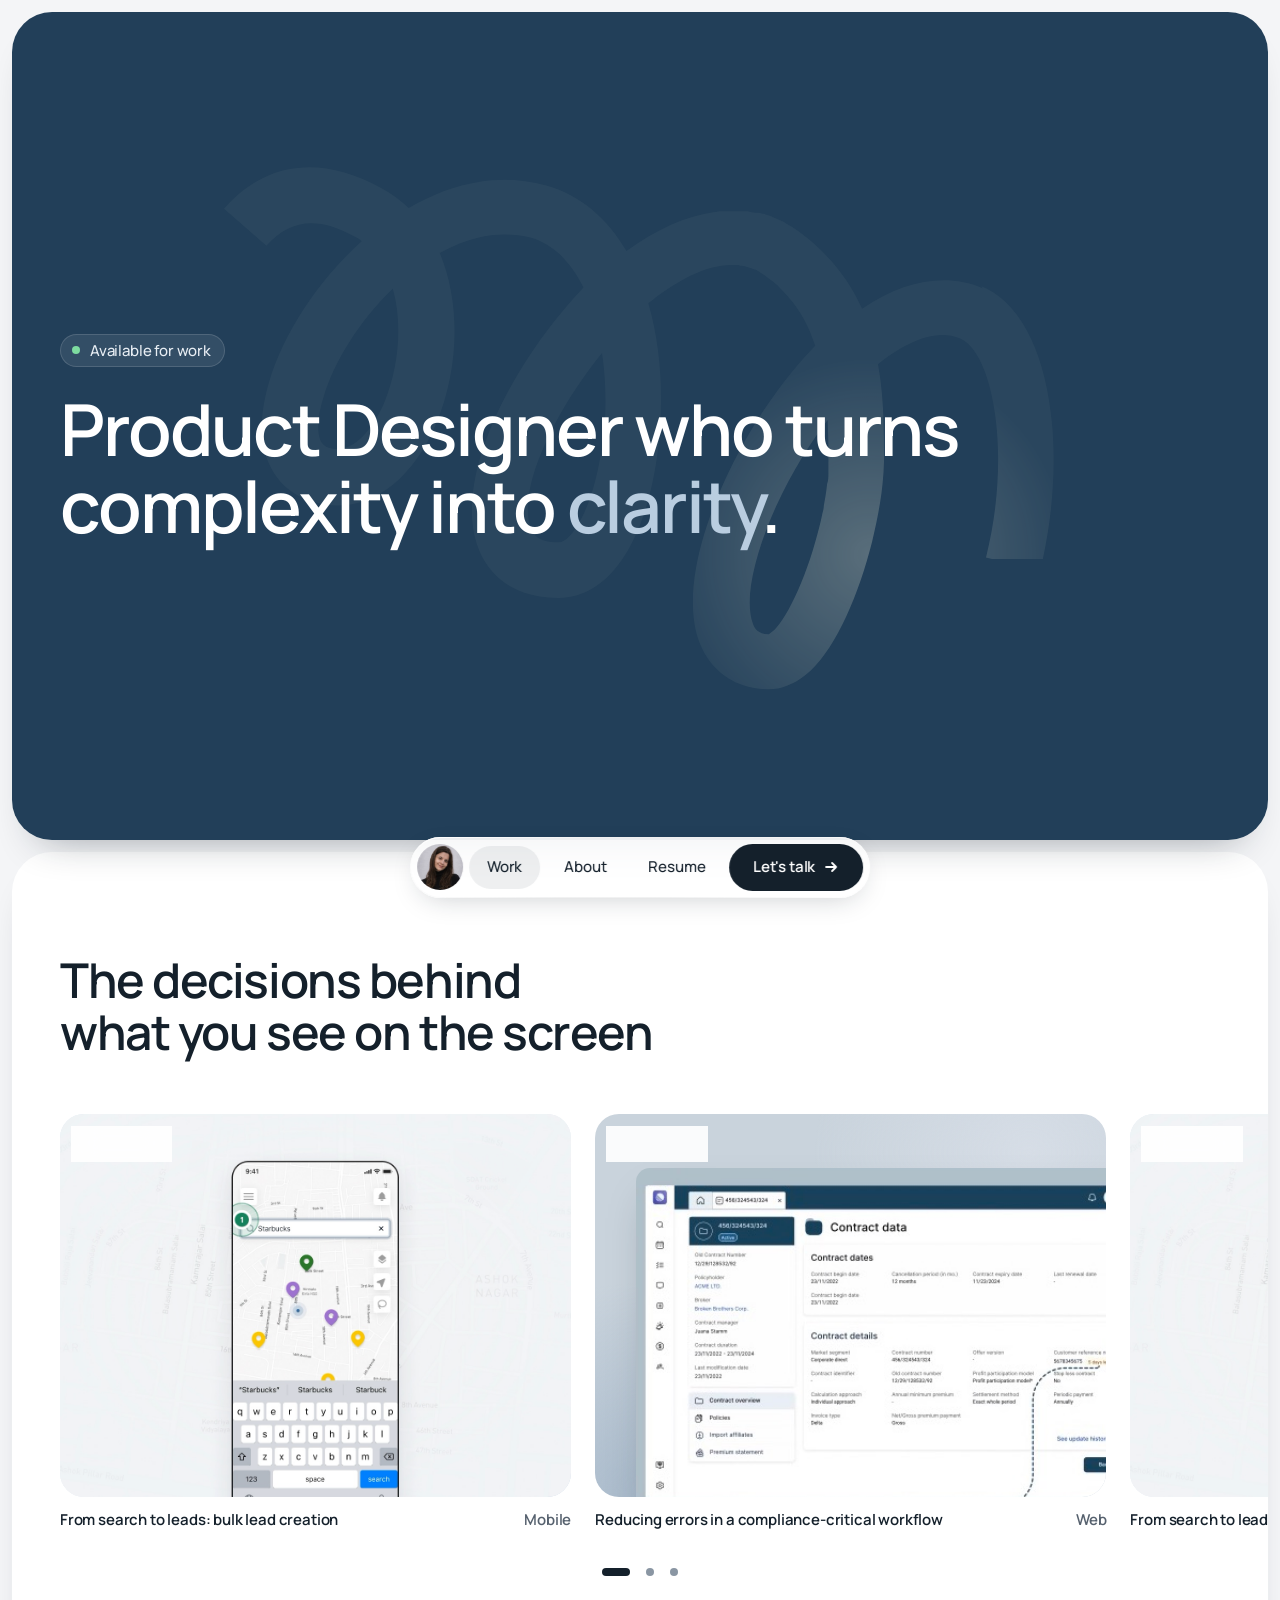
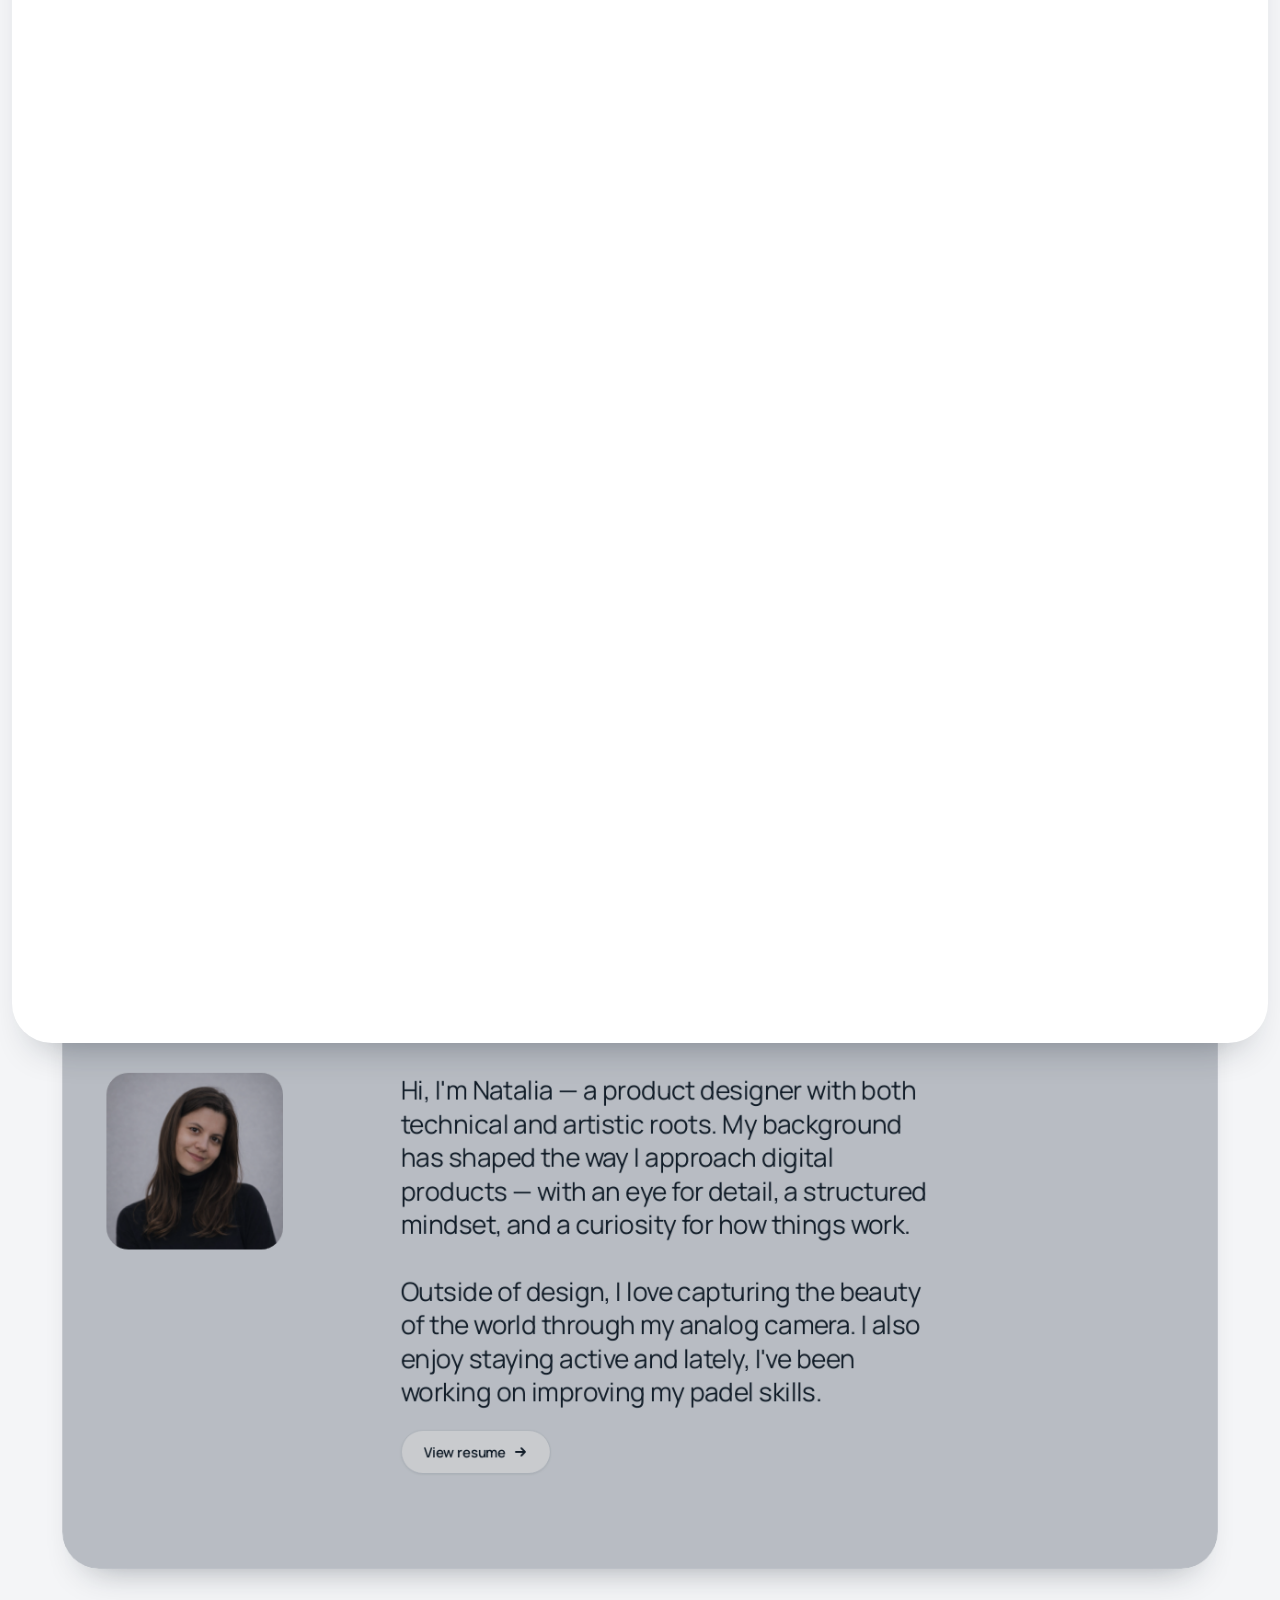
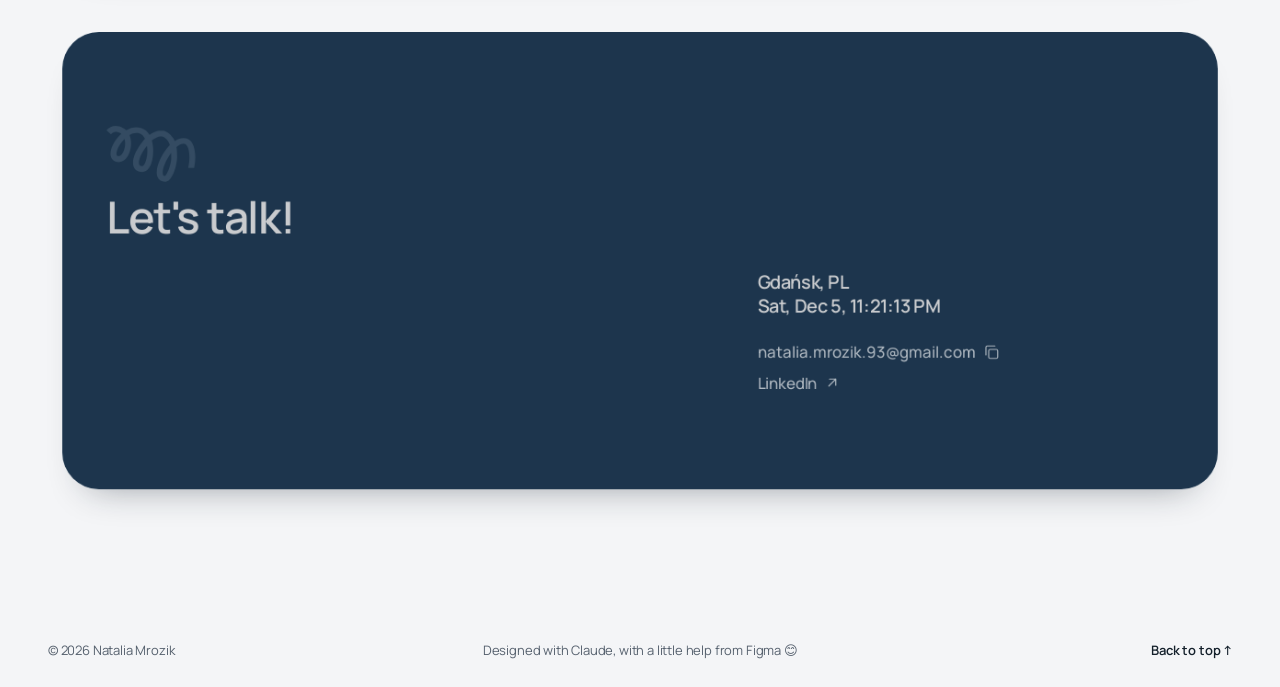
==== commit 57d3eddb: "Add dark theme to Bulk Lead Creation case study Co-Authored-By: Claude Opus 5.5 <noreply@anthropic.c" ====
--- a/index.html
+++ b/index.html
@@ -8,7 +8,7 @@
   <link rel="preconnect" href="https://fonts.googleapis.com">
   <link rel="preconnect" href="https://fonts.gstatic.com" crossorigin>
   <link href="https://fonts.googleapis.com/css2?family=Manrope:wght@400;500;600&display=swap" rel="stylesheet">
-  <link rel="stylesheet" href="styles.css?v=89">
+  <link rel="stylesheet" href="styles.css?v=90">
 </head>
 <body>
 
--- a/styles.css
+++ b/styles.css
@@ -873,3 +873,37 @@
 @media (max-width: 900px) {
   .cs-screens--3, .cs-screens--4 { justify-content: start; grid-template-columns: none; grid-auto-flow: column; grid-auto-columns: minmax(170px, 60%); }
 }
+
+/* ===== Dark theme (case-sales.html: <body class="theme-dark">) — inverts the light palette ===== */
+.theme-dark {
+  --bg: #0d141b;
+  --surface: #1b2530;
+  --surface-2: #131c25;
+  --ink: #eef2f6;
+  --muted: #a5b1be;     /* 7.4:1 on --surface-2 */
+  --line: #2a3643;
+  --border: #2a3643;
+  --navy: #2c4b67;
+  --navy-2: #35587a;
+  --on-navy: #e8eef4;
+  --shadow-sm: 0 1px 2px rgba(0, 0, 0, .4);
+  color-scheme: dark;
+}
+/* things that used --ink as a background with white text: now light background, dark text */
+.theme-dark .nav__cta, .theme-dark .btn--dark, .theme-dark .next__arrow,
+.theme-dark .icon-btn:hover, .theme-dark .icon-btn::after { color: var(--bg); }
+.theme-dark .nav { background: rgba(19, 28, 37, .82); box-shadow: inset 0 1px 0 rgba(255, 255, 255, .06), 0 8px 28px -10px rgba(0, 0, 0, .6); }
+.theme-dark .nav__link:hover, .theme-dark .nav__link.is-current { background: rgba(255, 255, 255, .08); }
+.theme-dark .nav.is-wide .nav__cta { background: var(--ink); color: var(--bg); }
+.theme-dark .next:hover { background: var(--surface); }
+.theme-dark .cs-band { background: var(--surface-2); }
+.theme-dark .cs-band__label, .theme-dark .cs-band__title em { color: #9fb6cc; }
+.theme-dark .cs-band__pills li { background: var(--surface); border-color: var(--border); }
+.theme-dark .cs-media--map { background: var(--surface); }
+.theme-dark .cs-cases-section { background: #2f4155; }
+.theme-dark .cs-steps i { color: #2f4155; }
+.theme-dark .cs-cases-section .cs-case { background: var(--surface-2); }
+.theme-dark .cs-screens { background: #2a3846; }
+.theme-dark .cs-tag--ok, .theme-dark .cs-flow--after { background: var(--navy); }
+.theme-dark .deck .section { box-shadow: 0 24px 40px -28px rgba(0, 0, 0, .8); }
+.theme-dark .cs-pain__phone img, .theme-dark .cs-screens img { box-shadow: 0 20px 50px -18px rgba(0, 0, 0, .7); }
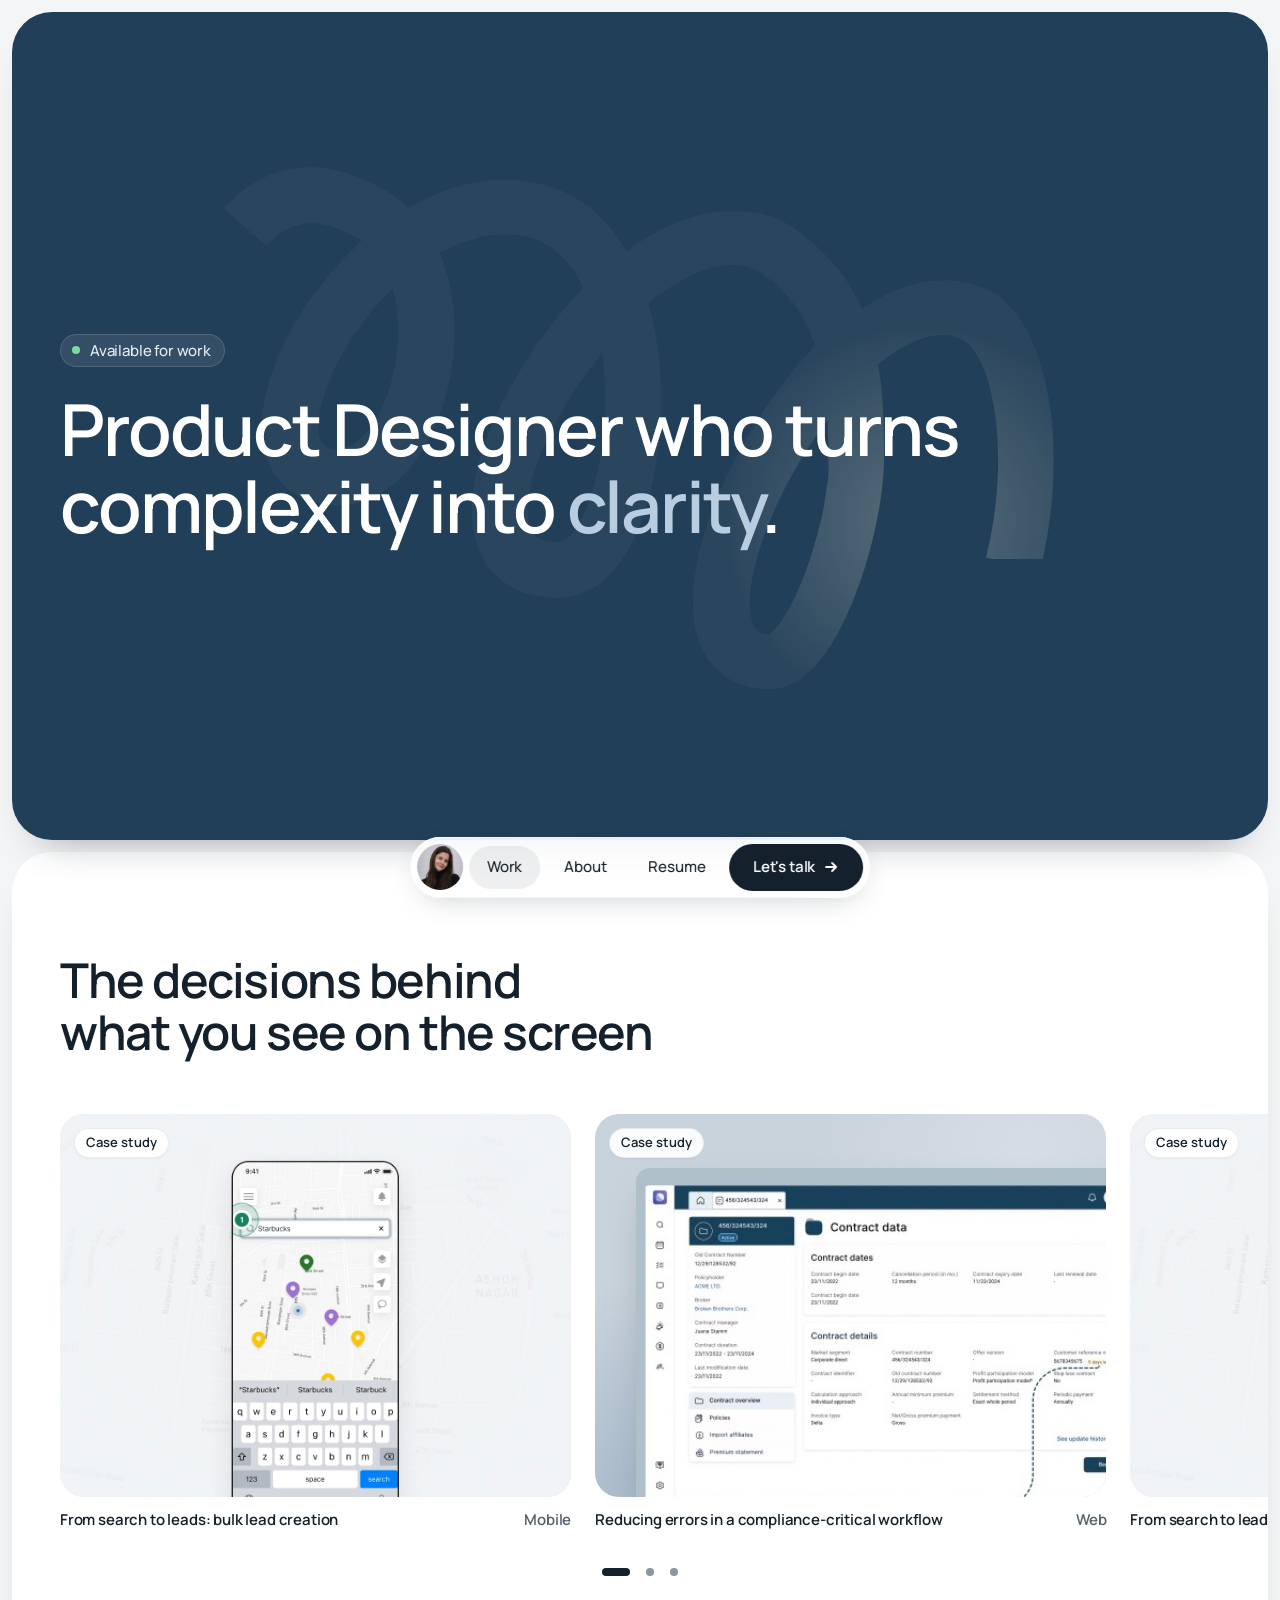
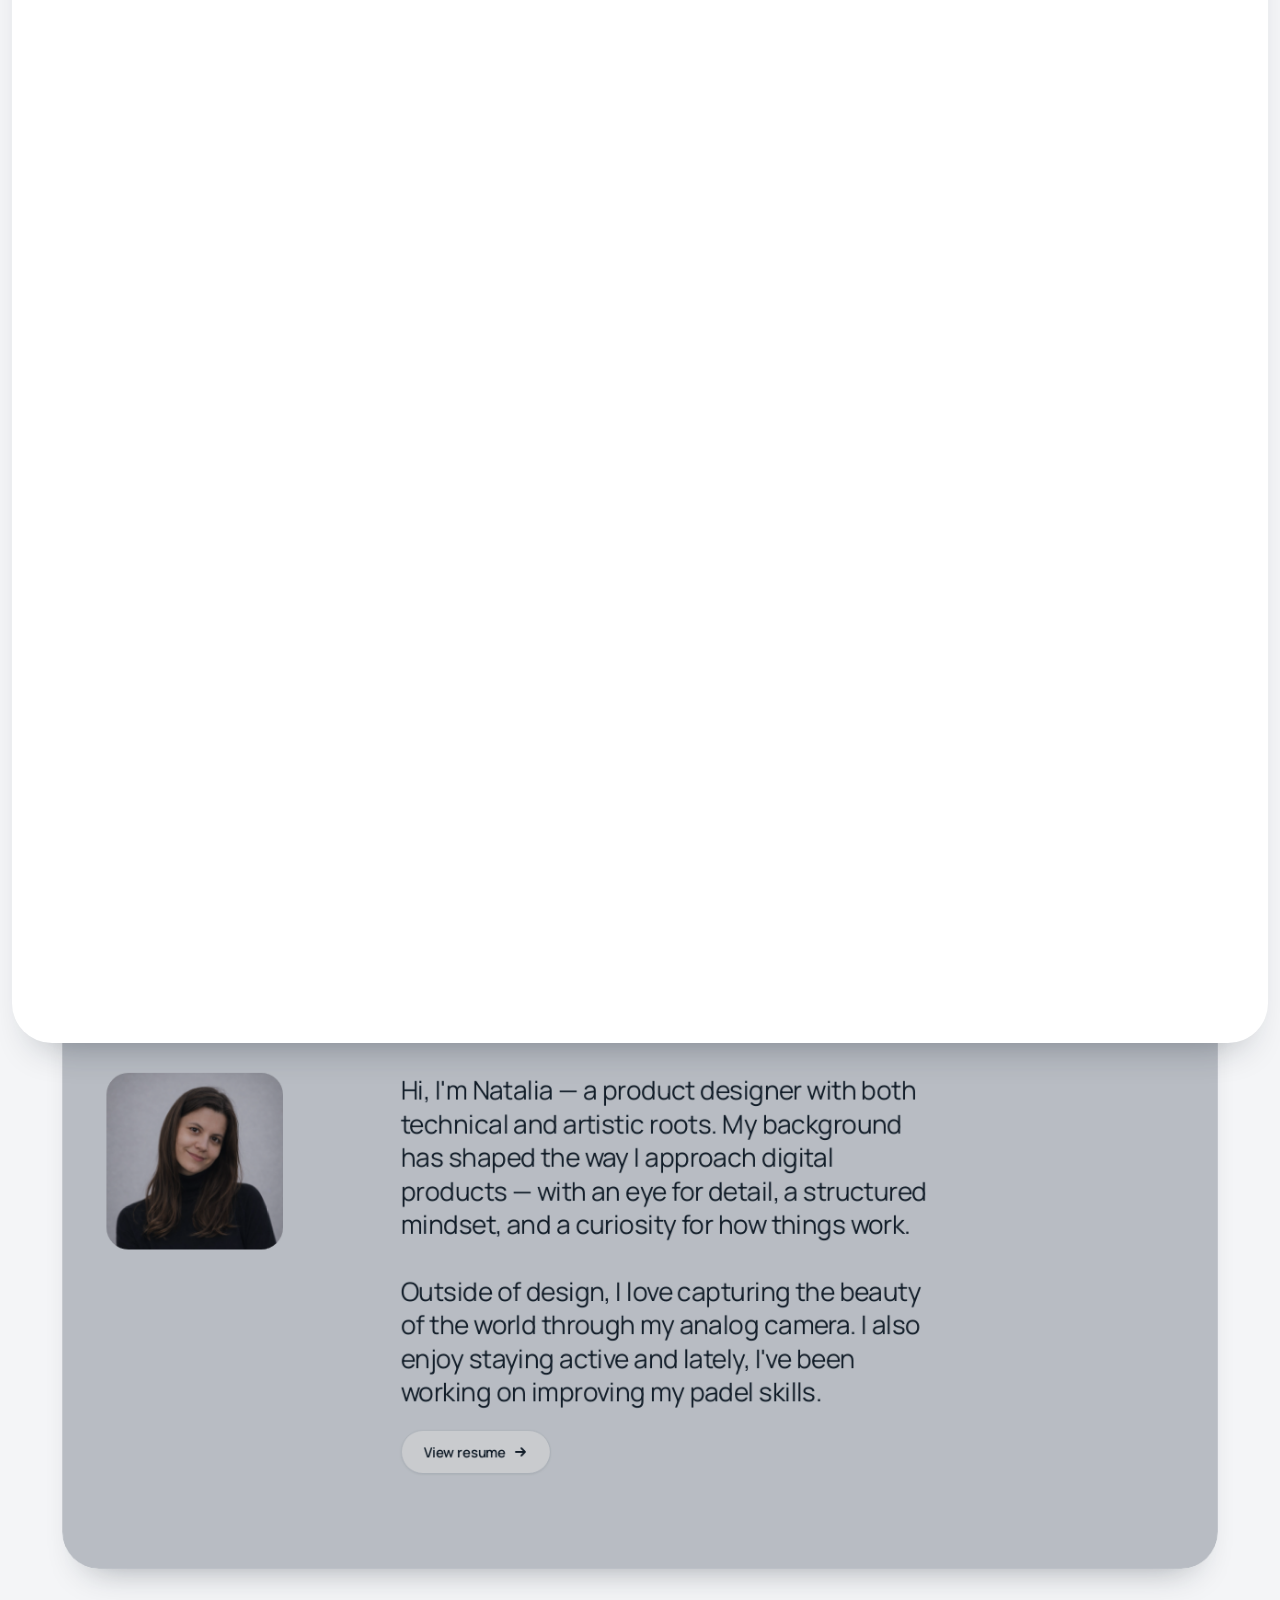
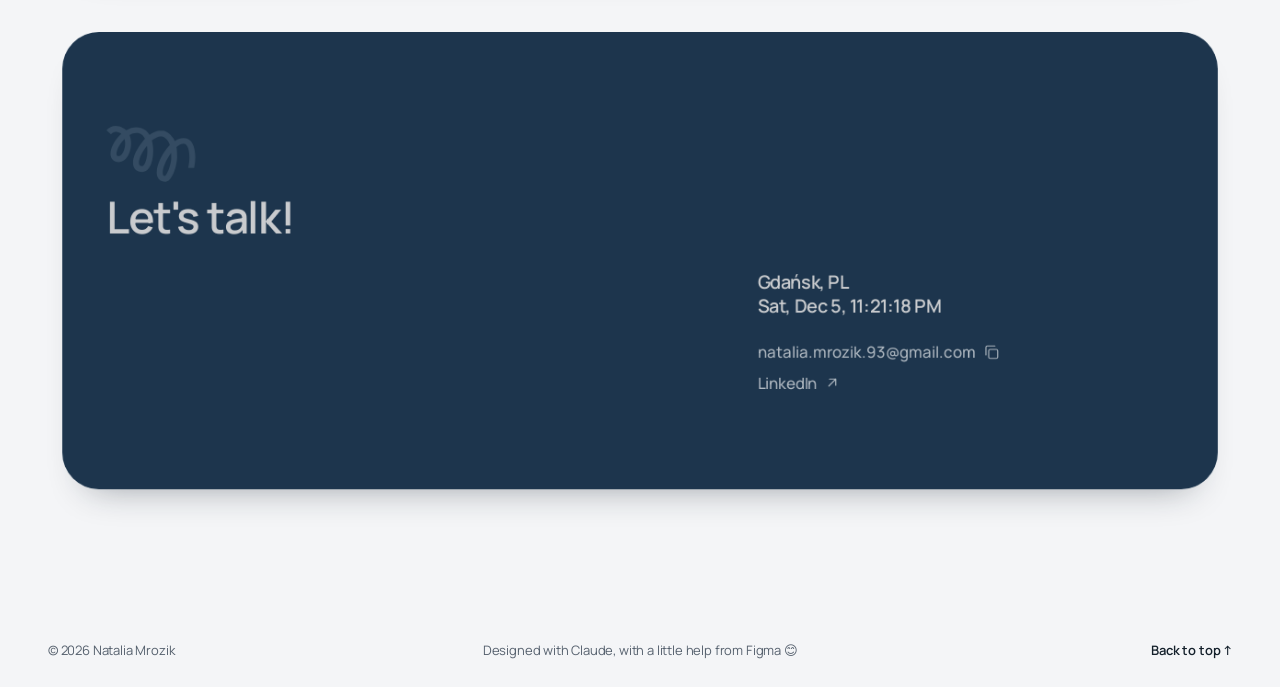
==== commit 41e29280: "Revert dark theme on Bulk Lead Creation case study This reverts commit 57d3edd.  Co-Authored-By: Cla" ====
--- a/index.html
+++ b/index.html
@@ -8,7 +8,7 @@
   <link rel="preconnect" href="https://fonts.googleapis.com">
   <link rel="preconnect" href="https://fonts.gstatic.com" crossorigin>
   <link href="https://fonts.googleapis.com/css2?family=Manrope:wght@400;500;600&display=swap" rel="stylesheet">
-  <link rel="stylesheet" href="styles.css?v=90">
+  <link rel="stylesheet" href="styles.css?v=89">
 </head>
 <body>
 
--- a/styles.css
+++ b/styles.css
@@ -873,37 +873,3 @@
 @media (max-width: 900px) {
   .cs-screens--3, .cs-screens--4 { justify-content: start; grid-template-columns: none; grid-auto-flow: column; grid-auto-columns: minmax(170px, 60%); }
 }
-
-/* ===== Dark theme (case-sales.html: <body class="theme-dark">) — inverts the light palette ===== */
-.theme-dark {
-  --bg: #0d141b;
-  --surface: #1b2530;
-  --surface-2: #131c25;
-  --ink: #eef2f6;
-  --muted: #a5b1be;     /* 7.4:1 on --surface-2 */
-  --line: #2a3643;
-  --border: #2a3643;
-  --navy: #2c4b67;
-  --navy-2: #35587a;
-  --on-navy: #e8eef4;
-  --shadow-sm: 0 1px 2px rgba(0, 0, 0, .4);
-  color-scheme: dark;
-}
-/* things that used --ink as a background with white text: now light background, dark text */
-.theme-dark .nav__cta, .theme-dark .btn--dark, .theme-dark .next__arrow,
-.theme-dark .icon-btn:hover, .theme-dark .icon-btn::after { color: var(--bg); }
-.theme-dark .nav { background: rgba(19, 28, 37, .82); box-shadow: inset 0 1px 0 rgba(255, 255, 255, .06), 0 8px 28px -10px rgba(0, 0, 0, .6); }
-.theme-dark .nav__link:hover, .theme-dark .nav__link.is-current { background: rgba(255, 255, 255, .08); }
-.theme-dark .nav.is-wide .nav__cta { background: var(--ink); color: var(--bg); }
-.theme-dark .next:hover { background: var(--surface); }
-.theme-dark .cs-band { background: var(--surface-2); }
-.theme-dark .cs-band__label, .theme-dark .cs-band__title em { color: #9fb6cc; }
-.theme-dark .cs-band__pills li { background: var(--surface); border-color: var(--border); }
-.theme-dark .cs-media--map { background: var(--surface); }
-.theme-dark .cs-cases-section { background: #2f4155; }
-.theme-dark .cs-steps i { color: #2f4155; }
-.theme-dark .cs-cases-section .cs-case { background: var(--surface-2); }
-.theme-dark .cs-screens { background: #2a3846; }
-.theme-dark .cs-tag--ok, .theme-dark .cs-flow--after { background: var(--navy); }
-.theme-dark .deck .section { box-shadow: 0 24px 40px -28px rgba(0, 0, 0, .8); }
-.theme-dark .cs-pain__phone img, .theme-dark .cs-screens img { box-shadow: 0 20px 50px -18px rgba(0, 0, 0, .7); }
